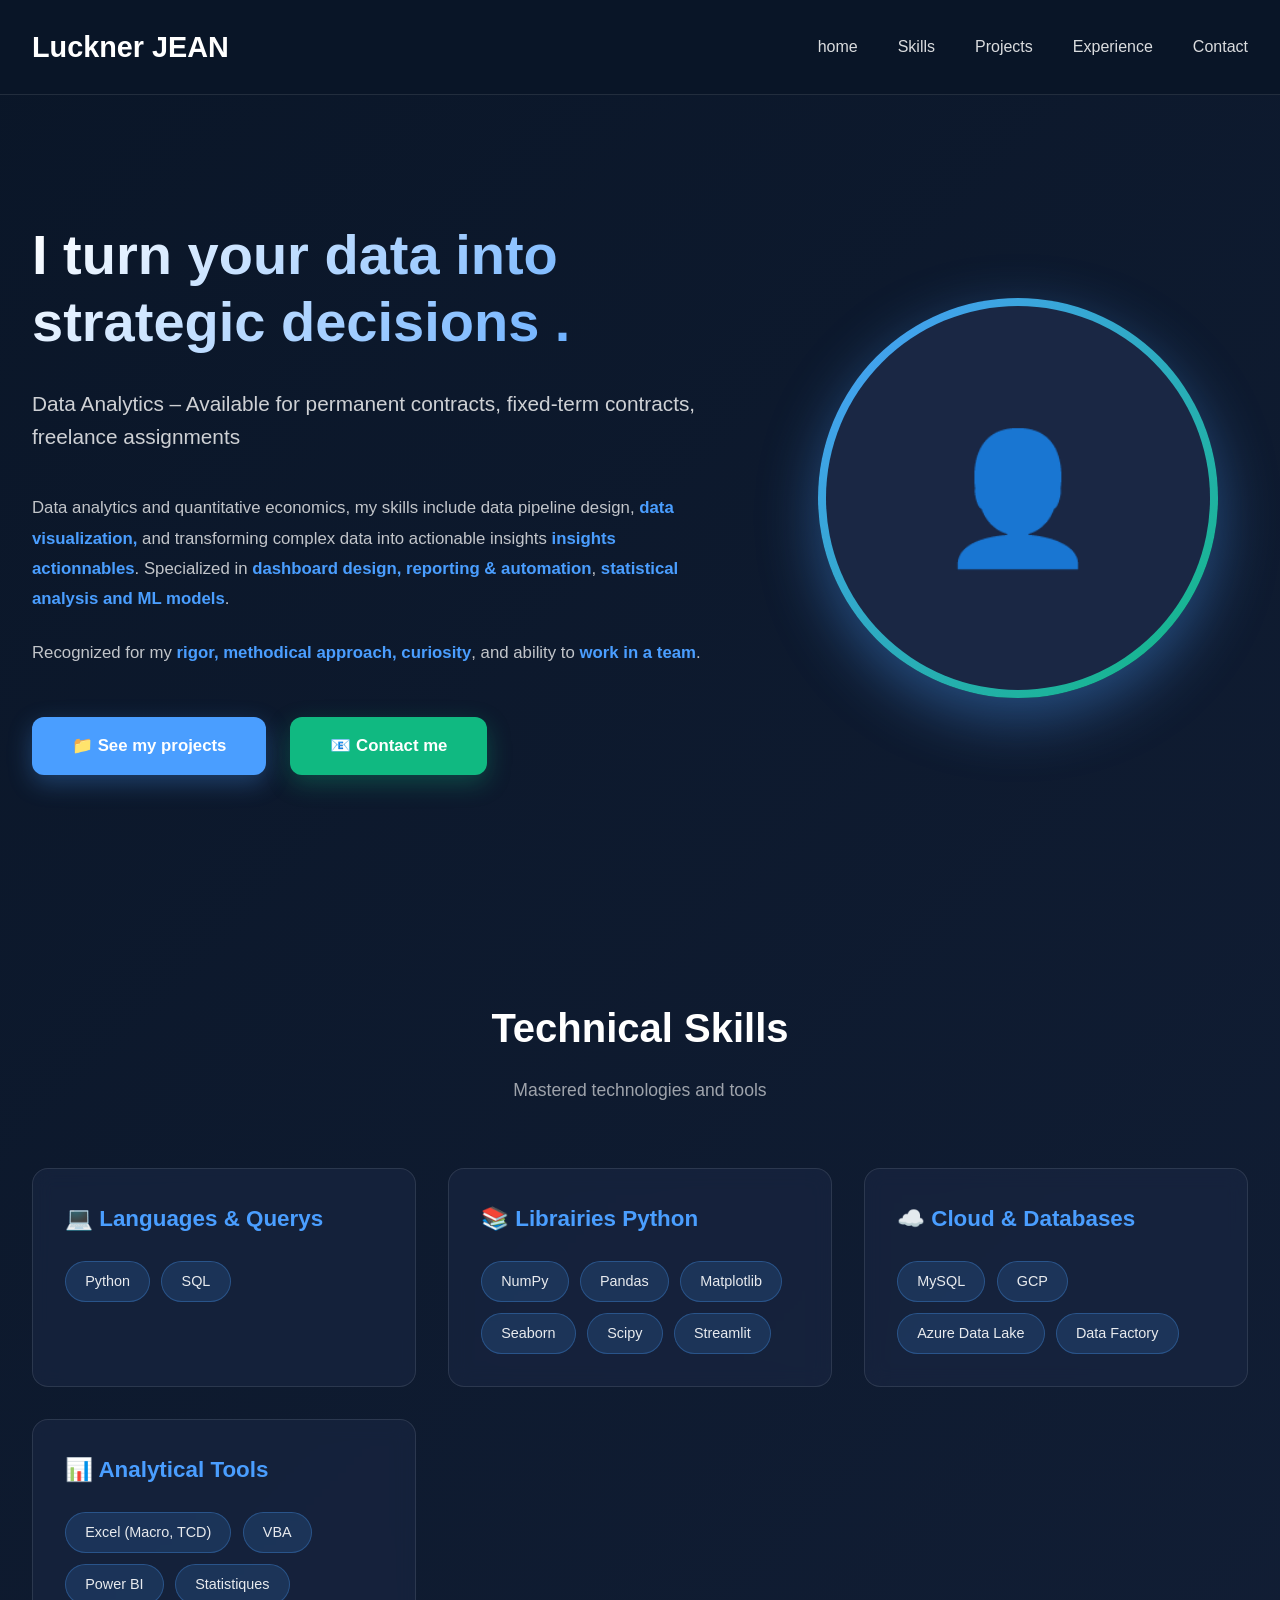
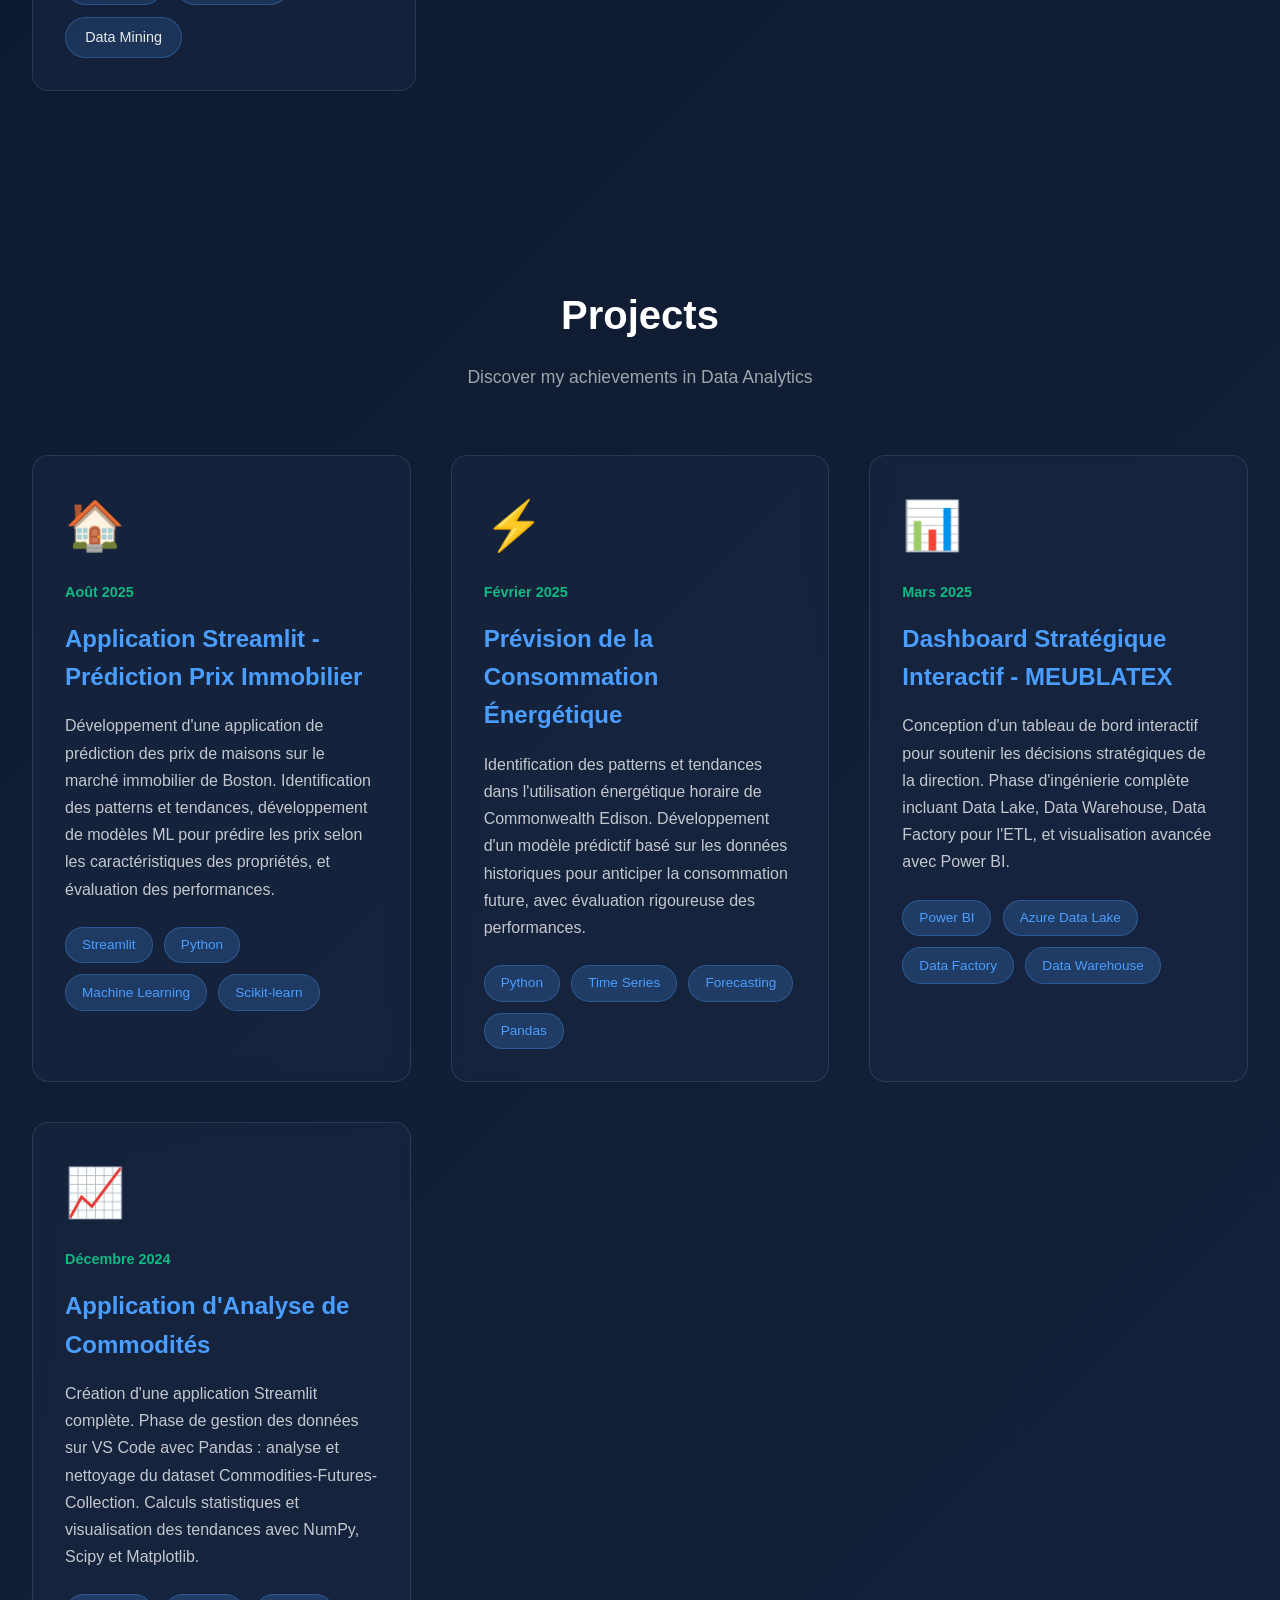
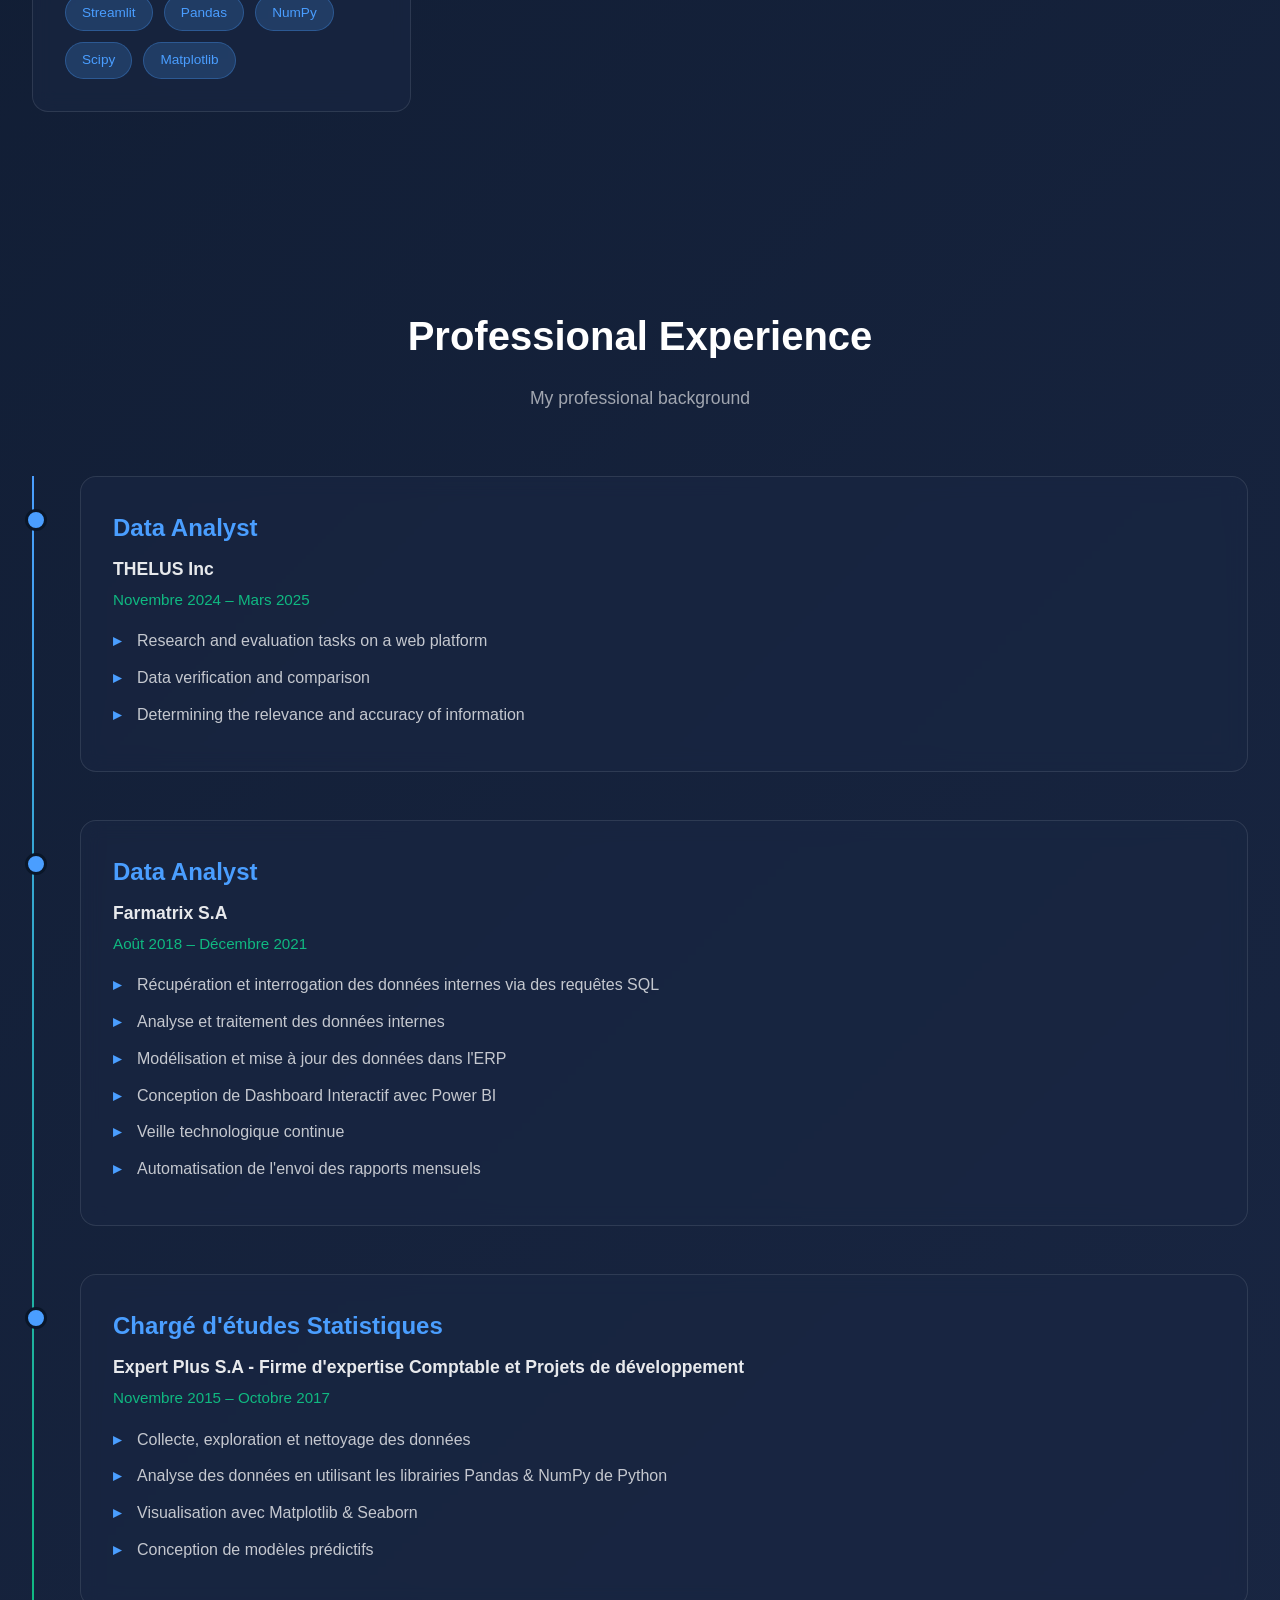
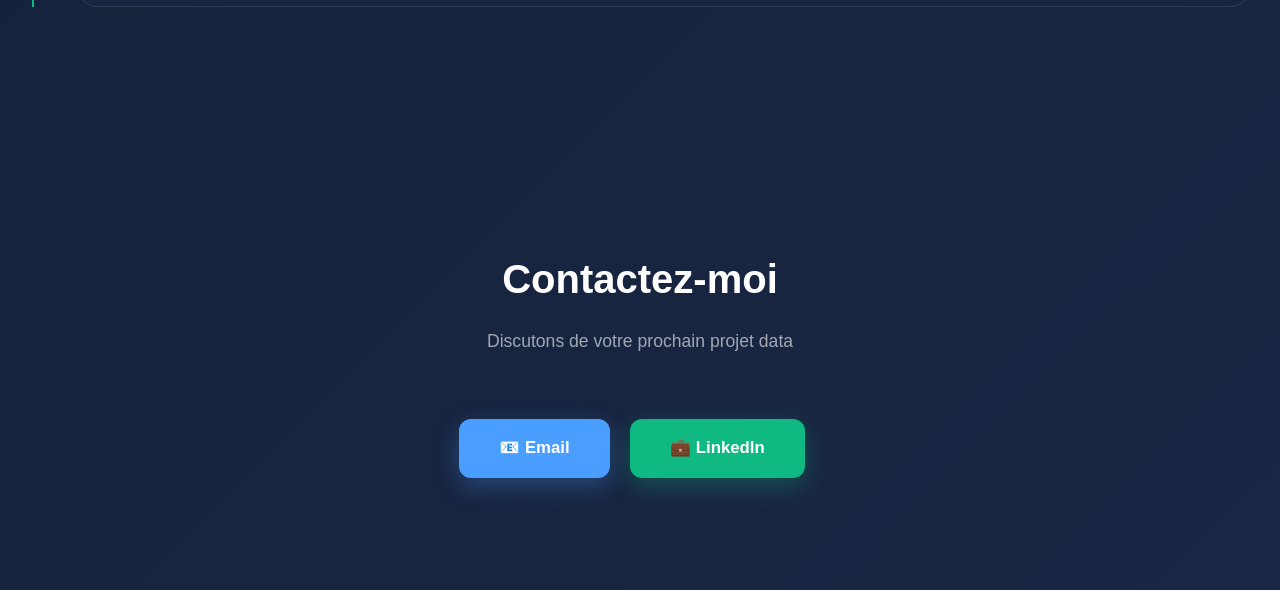
==== index.html @ ab5a709c "Update index.html" ====
<!DOCTYPE html>
<html lang="fr">
<head>
    <meta charset="UTF-8">
    <meta name="viewport" content="width=device-width, initial-scale=1.0">
    <title>Luckner JEAN - Portfolio Data Analytics</title>
    <style>
        * {
            margin: 0;
            padding: 0;
            box-sizing: border-box;
        }

        body {
            font-family: -apple-system, BlinkMacSystemFont, 'Segoe UI', Roboto, Oxygen, Ubuntu, Cantarell, sans-serif;
            background: linear-gradient(135deg, #0a1628 0%, #1a2744 100%);
            color: #fff;
            line-height: 1.6;
        }

        nav {
            background: rgba(10, 22, 40, 0.95);
            padding: 1.5rem 0;
            position: fixed;
            width: 100%;
            top: 0;
            z-index: 1000;
            backdrop-filter: blur(10px);
            border-bottom: 1px solid rgba(255, 255, 255, 0.1);
        }

        .nav-container {
            max-width: 1400px;
            margin: 0 auto;
            padding: 0 2rem;
            display: flex;
            justify-content: space-between;
            align-items: center;
        }

        .logo {
            font-size: 1.8rem;
            font-weight: 700;
            color: #fff;
        }

        .nav-links {
            display: flex;
            gap: 2.5rem;
            list-style: none;
        }

        .nav-links a {
            color: rgba(255, 255, 255, 0.85);
            text-decoration: none;
            font-weight: 500;
            transition: color 0.3s;
            font-size: 1rem;
        }

        .nav-links a:hover {
            color: #4a9eff;
        }

        .hero {
            max-width: 1400px;
            margin: 0 auto;
            padding: 12rem 2rem 6rem;
            display: grid;
            grid-template-columns: 1.2fr 0.8fr;
            gap: 4rem;
            align-items: center;
            min-height: 100vh;
        }

        .hero-content h1 {
            font-size: 3.5rem;
            font-weight: 700;
            line-height: 1.2;
            margin-bottom: 2rem;
            background: linear-gradient(135deg, #fff 0%, #4a9eff 100%);
            -webkit-background-clip: text;
            -webkit-text-fill-color: transparent;
            background-clip: text;
        }

        .hero-subtitle {
            font-size: 1.3rem;
            color: rgba(255, 255, 255, 0.8);
            margin-bottom: 2.5rem;
            font-weight: 400;
        }

        .hero-description {
            font-size: 1.05rem;
            color: rgba(255, 255, 255, 0.75);
            margin-bottom: 1.5rem;
            line-height: 1.8;
        }

        .hero-description strong {
            color: #4a9eff;
            font-weight: 600;
        }

        .cta-buttons {
            display: flex;
            gap: 1.5rem;
            margin-top: 3rem;
        }

        .btn {
            padding: 1rem 2.5rem;
            border-radius: 12px;
            text-decoration: none;
            font-weight: 600;
            font-size: 1.05rem;
            transition: all 0.3s;
            display: inline-flex;
            align-items: center;
            gap: 0.7rem;
            cursor: pointer;
            border: none;
        }

        .btn-primary {
            background: #4a9eff;
            color: #fff;
            box-shadow: 0 8px 25px rgba(74, 158, 255, 0.3);
        }

        .btn-primary:hover {
            background: #3a8eef;
            transform: translateY(-2px);
            box-shadow: 0 12px 35px rgba(74, 158, 255, 0.4);
        }

        .btn-secondary {
            background: #10b981;
            color: #fff;
            box-shadow: 0 8px 25px rgba(16, 185, 129, 0.3);
        }

        .btn-secondary:hover {
            background: #059669;
            transform: translateY(-2px);
            box-shadow: 0 12px 35px rgba(16, 185, 129, 0.4);
        }

        .hero-image {
            position: relative;
            display: flex;
            justify-content: center;
            align-items: center;
        }

        .profile-circle {
            width: 400px;
            height: 400px;
            border-radius: 50%;
            background: linear-gradient(135deg, #4a9eff 0%, #10b981 100%);
            padding: 8px;
            box-shadow: 0 20px 60px rgba(74, 158, 255, 0.4);
            animation: float 6s ease-in-out infinite;
        }

        .profile-image {
            width: 100%;
            height: 100%;
            border-radius: 50%;
            background: #1a2744;
            display: flex;
            align-items: center;
            justify-content: center;
            font-size: 8rem;
            overflow: hidden;
        }

        @keyframes float {
            0%, 100% { transform: translateY(0px); }
            50% { transform: translateY(-20px); }
        }

        section {
            max-width: 1400px;
            margin: 0 auto;
            padding: 6rem 2rem;
        }

        .section-title {
            font-size: 2.5rem;
            text-align: center;
            margin-bottom: 1rem;
            color: #fff;
        }

        .section-subtitle {
            text-align: center;
            color: rgba(255, 255, 255, 0.6);
            margin-bottom: 4rem;
            font-size: 1.1rem;
        }

        .skills-grid {
            display: grid;
            grid-template-columns: repeat(auto-fit, minmax(300px, 1fr));
            gap: 2rem;
        }

        .skill-category {
            background: rgba(26, 39, 68, 0.6);
            border-radius: 16px;
            padding: 2rem;
            border: 1px solid rgba(255, 255, 255, 0.1);
            backdrop-filter: blur(10px);
        }

        .skill-category h3 {
            color: #4a9eff;
            margin-bottom: 1.5rem;
            font-size: 1.4rem;
            display: flex;
            align-items: center;
            gap: 0.7rem;
        }

        .skill-list {
            display: flex;
            flex-wrap: wrap;
            gap: 0.7rem;
        }

        .skill-tag {
            padding: 0.5rem 1.2rem;
            background: rgba(74, 158, 255, 0.15);
            border-radius: 25px;
            font-size: 0.9rem;
            color: rgba(255, 255, 255, 0.9);
            border: 1px solid rgba(74, 158, 255, 0.3);
        }

        .projects-grid {
            display: grid;
            grid-template-columns: repeat(auto-fit, minmax(350px, 1fr));
            gap: 2.5rem;
        }

        .project-card {
            background: rgba(26, 39, 68, 0.6);
            border-radius: 16px;
            padding: 2rem;
            border: 1px solid rgba(255, 255, 255, 0.1);
            transition: all 0.3s;
            backdrop-filter: blur(10px);
        }

        .project-card:hover {
            transform: translateY(-8px);
            box-shadow: 0 12px 40px rgba(74, 158, 255, 0.3);
            border-color: rgba(74, 158, 255, 0.5);
        }

        .project-icon {
            font-size: 3rem;
            margin-bottom: 1rem;
        }

        .project-date {
            color: #10b981;
            font-size: 0.9rem;
            font-weight: 600;
            margin-bottom: 1rem;
        }

        .project-card h3 {
            font-size: 1.5rem;
            margin-bottom: 1rem;
            color: #4a9eff;
        }

        .project-card p {
            color: rgba(255, 255, 255, 0.75);
            margin-bottom: 1.5rem;
            line-height: 1.7;
        }

        .project-tags {
            display: flex;
            flex-wrap: wrap;
            gap: 0.7rem;
        }

        .tag {
            padding: 0.4rem 1rem;
            background: rgba(74, 158, 255, 0.2);
            border-radius: 20px;
            font-size: 0.85rem;
            color: #4a9eff;
            border: 1px solid rgba(74, 158, 255, 0.3);
        }

        .experience-timeline {
            position: relative;
            padding-left: 3rem;
        }

        .experience-timeline::before {
            content: '';
            position: absolute;
            left: 0;
            top: 0;
            bottom: 0;
            width: 2px;
            background: linear-gradient(180deg, #4a9eff 0%, #10b981 100%);
        }

        .experience-item {
            position: relative;
            margin-bottom: 3rem;
            background: rgba(26, 39, 68, 0.6);
            border-radius: 16px;
            padding: 2rem;
            border: 1px solid rgba(255, 255, 255, 0.1);
            backdrop-filter: blur(10px);
        }

        .experience-item::before {
            content: '';
            position: absolute;
            left: -3.5rem;
            top: 2rem;
            width: 16px;
            height: 16px;
            border-radius: 50%;
            background: #4a9eff;
            border: 3px solid #0a1628;
        }

        .experience-header {
            margin-bottom: 1rem;
        }

        .experience-title {
            font-size: 1.5rem;
            color: #4a9eff;
            margin-bottom: 0.5rem;
        }

        .experience-company {
            font-size: 1.1rem;
            color: rgba(255, 255, 255, 0.9);
            font-weight: 600;
        }

        .experience-date {
            color: #10b981;
            font-size: 0.95rem;
            margin-top: 0.3rem;
        }

        .experience-tasks {
            list-style: none;
            margin-top: 1rem;
        }

        .experience-tasks li {
            color: rgba(255, 255, 255, 0.75);
            margin-bottom: 0.7rem;
            padding-left: 1.5rem;
            position: relative;
            line-height: 1.6;
        }

        .experience-tasks li::before {
            content: '▸';
            position: absolute;
            left: 0;
            color: #4a9eff;
            font-weight: bold;
        }

        @media (max-width: 968px) {
            .hero {
                grid-template-columns: 1fr;
                text-align: center;
                padding-top: 10rem;
            }

            .hero-content h1 {
                font-size: 2.5rem;
            }

            .cta-buttons {
                justify-content: center;
            }

            .nav-links {
                gap: 1.5rem;
                font-size: 0.9rem;
            }

            .profile-circle {
                width: 300px;
                height: 300px;
            }

            .profile-image {
                font-size: 6rem;
            }

            .experience-timeline {
                padding-left: 2rem;
            }

            .experience-item::before {
                left: -2.5rem;
            }
        }

        @media (max-width: 640px) {
            .nav-links {
                display: none;
            }

            .hero-content h1 {
                font-size: 2rem;
            }

            .cta-buttons {
                flex-direction: column;
            }

            .projects-grid, .skills-grid {
                grid-template-columns: 1fr;
            }
        }
    </style>
</head>
<body>
    <nav>
        <div class="nav-container">
            <div class="logo">Luckner JEAN</div>
            <ul class="nav-links">
                <li><a href="#home">home</a></li>
                <li><a href="#skills">Skills</a></li>
                <li><a href="#projects">Projects</a></li>
                <li><a href="#experience">Experience</a></li>
                <li><a href="#contact">Contact</a></li>
            </ul>
        </div>
    </nav>

    <section class="hero" id="accueil">
        <div class="hero-content">
            <h1>I turn your data into strategic decisions .</h1>
            
            <p class="hero-subtitle">Data Analytics – Available for permanent contracts, fixed-term contracts, freelance assignments </p>
            
            <p class="hero-description">
                Data analytics and quantitative economics, my skills include data pipeline design, <strong>data visualization, </strong> and transforming complex data into actionable insights <strong>insights actionnables</strong>. Specialized in <strong>dashboard design, reporting & automation</strong>, <strong>statistical analysis and ML models</strong>.
</p>
            
            <p class="hero-description">
               Recognized for my <strong>rigor, methodical approach, curiosity</strong>, and ability to <strong>work in a team</strong>.
            </p>

            <div class="cta-buttons">
                <a href="#projets" class="btn btn-primary">
                    📁 See my projects
                </a>
                <a href="#contact" class="btn btn-secondary">
                    📧 Contact me
                </a>
            </div>
        </div>

        <div class="hero-image">
            <div class="profile-circle">
                <div class="profile-image">
                    👤
                </div>
            </div>
        </div>
    </section>

    <section id="skills">
        <h2 class="section-title">Technical Skills</h2>
        <p class="section-subtitle">Mastered technologies and tools</p>
        
        <div class="skills-grid">
            <div class="skill-category">
                <h3>💻 Languages & Querys</h3>
                <div class="skill-list">
                    <span class="skill-tag">Python</span>
                    <span class="skill-tag">SQL</span>
                </div>
            </div>

            <div class="skill-category">
                <h3>📚 Librairies Python</h3>
                <div class="skill-list">
                    <span class="skill-tag">NumPy</span>
                    <span class="skill-tag">Pandas</span>
                    <span class="skill-tag">Matplotlib</span>
                    <span class="skill-tag">Seaborn</span>
                    <span class="skill-tag">Scipy</span>
                    <span class="skill-tag">Streamlit</span>
                </div>
            </div>

            <div class="skill-category">
                <h3>☁️ Cloud & Databases</h3>
                <div class="skill-list">
                    <span class="skill-tag">MySQL</span>
                    <span class="skill-tag">GCP</span>
                    <span class="skill-tag">Azure Data Lake</span>
                    <span class="skill-tag">Data Factory</span>
                </div>
            </div>

            <div class="skill-category">
                <h3>📊 Analytical Tools</h3>
                <div class="skill-list">
                    <span class="skill-tag">Excel (Macro, TCD)</span>
                    <span class="skill-tag">VBA</span>
                    <span class="skill-tag">Power BI</span>
                    <span class="skill-tag">Statistiques</span>
                    <span class="skill-tag">Data Mining</span>
                </div>
            </div>
        </div>
    </section>

    <section id="projets">
        <h2 class="section-title">Projects</h2>
        <p class="section-subtitle">Discover my achievements in Data Analytics</p>
        
        <div class="projects-grid">
            <div class="project-card">
                <div class="project-icon">🏠</div>
                <div class="project-date">Août 2025</div>
                <h3>Application Streamlit - Prédiction Prix Immobilier</h3>
                <p>Développement d'une application de prédiction des prix de maisons sur le marché immobilier de Boston. Identification des patterns et tendances, développement de modèles ML pour prédire les prix selon les caractéristiques des propriétés, et évaluation des performances.</p>
                <div class="project-tags">
                    <span class="tag">Streamlit</span>
                    <span class="tag">Python</span>
                    <span class="tag">Machine Learning</span>
                    <span class="tag">Scikit-learn</span>
                </div>
            </div>

            <div class="project-card">
                <div class="project-icon">⚡</div>
                <div class="project-date">Février 2025</div>
                <h3>Prévision de la Consommation Énergétique</h3>
                <p>Identification des patterns et tendances dans l'utilisation énergétique horaire de Commonwealth Edison. Développement d'un modèle prédictif basé sur les données historiques pour anticiper la consommation future, avec évaluation rigoureuse des performances.</p>
                <div class="project-tags">
                    <span class="tag">Python</span>
                    <span class="tag">Time Series</span>
                    <span class="tag">Forecasting</span>
                    <span class="tag">Pandas</span>
                </div>
            </div>

            <div class="project-card">
                <div class="project-icon">📊</div>
                <div class="project-date">Mars 2025</div>
                <h3>Dashboard Stratégique Interactif - MEUBLATEX</h3>
                <p>Conception d'un tableau de bord interactif pour soutenir les décisions stratégiques de la direction. Phase d'ingénierie complète incluant Data Lake, Data Warehouse, Data Factory pour l'ETL, et visualisation avancée avec Power BI.</p>
                <div class="project-tags">
                    <span class="tag">Power BI</span>
                    <span class="tag">Azure Data Lake</span>
                    <span class="tag">Data Factory</span>
                    <span class="tag">Data Warehouse</span>
                </div>
            </div>

            <div class="project-card">
                <div class="project-icon">📈</div>
                <div class="project-date">Décembre 2024</div>
                <h3>Application d'Analyse de Commodités</h3>
                <p>Création d'une application Streamlit complète. Phase de gestion des données sur VS Code avec Pandas : analyse et nettoyage du dataset Commodities-Futures-Collection. Calculs statistiques et visualisation des tendances avec NumPy, Scipy et Matplotlib.</p>
                <div class="project-tags">
                    <span class="tag">Streamlit</span>
                    <span class="tag">Pandas</span>
                    <span class="tag">NumPy</span>
                    <span class="tag">Scipy</span>
                    <span class="tag">Matplotlib</span>
                </div>
            </div>
        </div>
    </section>

    <section id="experience">
        <h2 class="section-title">Professional Experience</h2>
        <p class="section-subtitle">My professional background</p>
        
        <div class="experience-timeline">
            <div class="experience-item">
                <div class="experience-header">
                    <h3 class="experience-title">Data Analyst</h3>
                    <p class="experience-company">THELUS Inc</p>
                    <p class="experience-date">Novembre 2024 – Mars 2025</p>
                </div>
                <ul class="experience-tasks">
                    <li>Research and evaluation tasks on a web platform</li>
                    <li>Data verification and comparison</li>
                    <li>Determining the relevance and accuracy of information</li>
                </ul>
            </div>

            <div class="experience-item">
                <div class="experience-header">
                    <h3 class="experience-title">Data Analyst</h3>
                    <p class="experience-company">Farmatrix S.A</p>
                    <p class="experience-date">Août 2018 – Décembre 2021</p>
                </div>
                <ul class="experience-tasks">
                    <li>Récupération et interrogation des données internes via des requêtes SQL</li>
                    <li>Analyse et traitement des données internes</li>
                    <li>Modélisation et mise à jour des données dans l'ERP</li>
                    <li>Conception de Dashboard Interactif avec Power BI</li>
                    <li>Veille technologique continue</li>
                    <li>Automatisation de l'envoi des rapports mensuels</li>
                </ul>
            </div>

            <div class="experience-item">
                <div class="experience-header">
                    <h3 class="experience-title">Chargé d'études Statistiques</h3>
                    <p class="experience-company">Expert Plus S.A - Firme d'expertise Comptable et Projets de développement</p>
                    <p class="experience-date">Novembre 2015 – Octobre 2017</p>
                </div>
                <ul class="experience-tasks">
                    <li>Collecte, exploration et nettoyage des données</li>
                    <li>Analyse des données en utilisant les librairies Pandas & NumPy de Python</li>
                    <li>Visualisation avec Matplotlib & Seaborn</li>
                    <li>Conception de modèles prédictifs</li>
                </ul>
            </div>
        </div>
    </section>

    <section id="contact" style="text-align: center;">
        <h2 class="section-title">Contactez-moi</h2>
        <p class="section-subtitle">Discutons de votre prochain projet data</p>
        
        <div style="margin-top: 3rem;">
            <a href="luckner.ljean@gmail.com" class="btn btn-primary" style="margin: 0 1rem 1rem 0;">
                📧 Email
            </a>
            <a href="https://www.linkedin.com/in/luckner-jean-285051152/" class="btn btn-secondary" style="margin: 0 1rem 1rem 0;" target="_blank">
                💼 LinkedIn
            </a>
        </div>
    </section>

    <script>
        document.querySelectorAll('a[href^="#"]').forEach(anchor => {
            anchor.addEventListener('click', function (e) {
                e.preventDefault();
                const target = document.querySelector(this.getAttribute('href'));
                if (target) {
                    target.scrollIntoView({ behavior: 'smooth', block: 'start' });
                }
            });
        });
    </script>
</body>
</html>
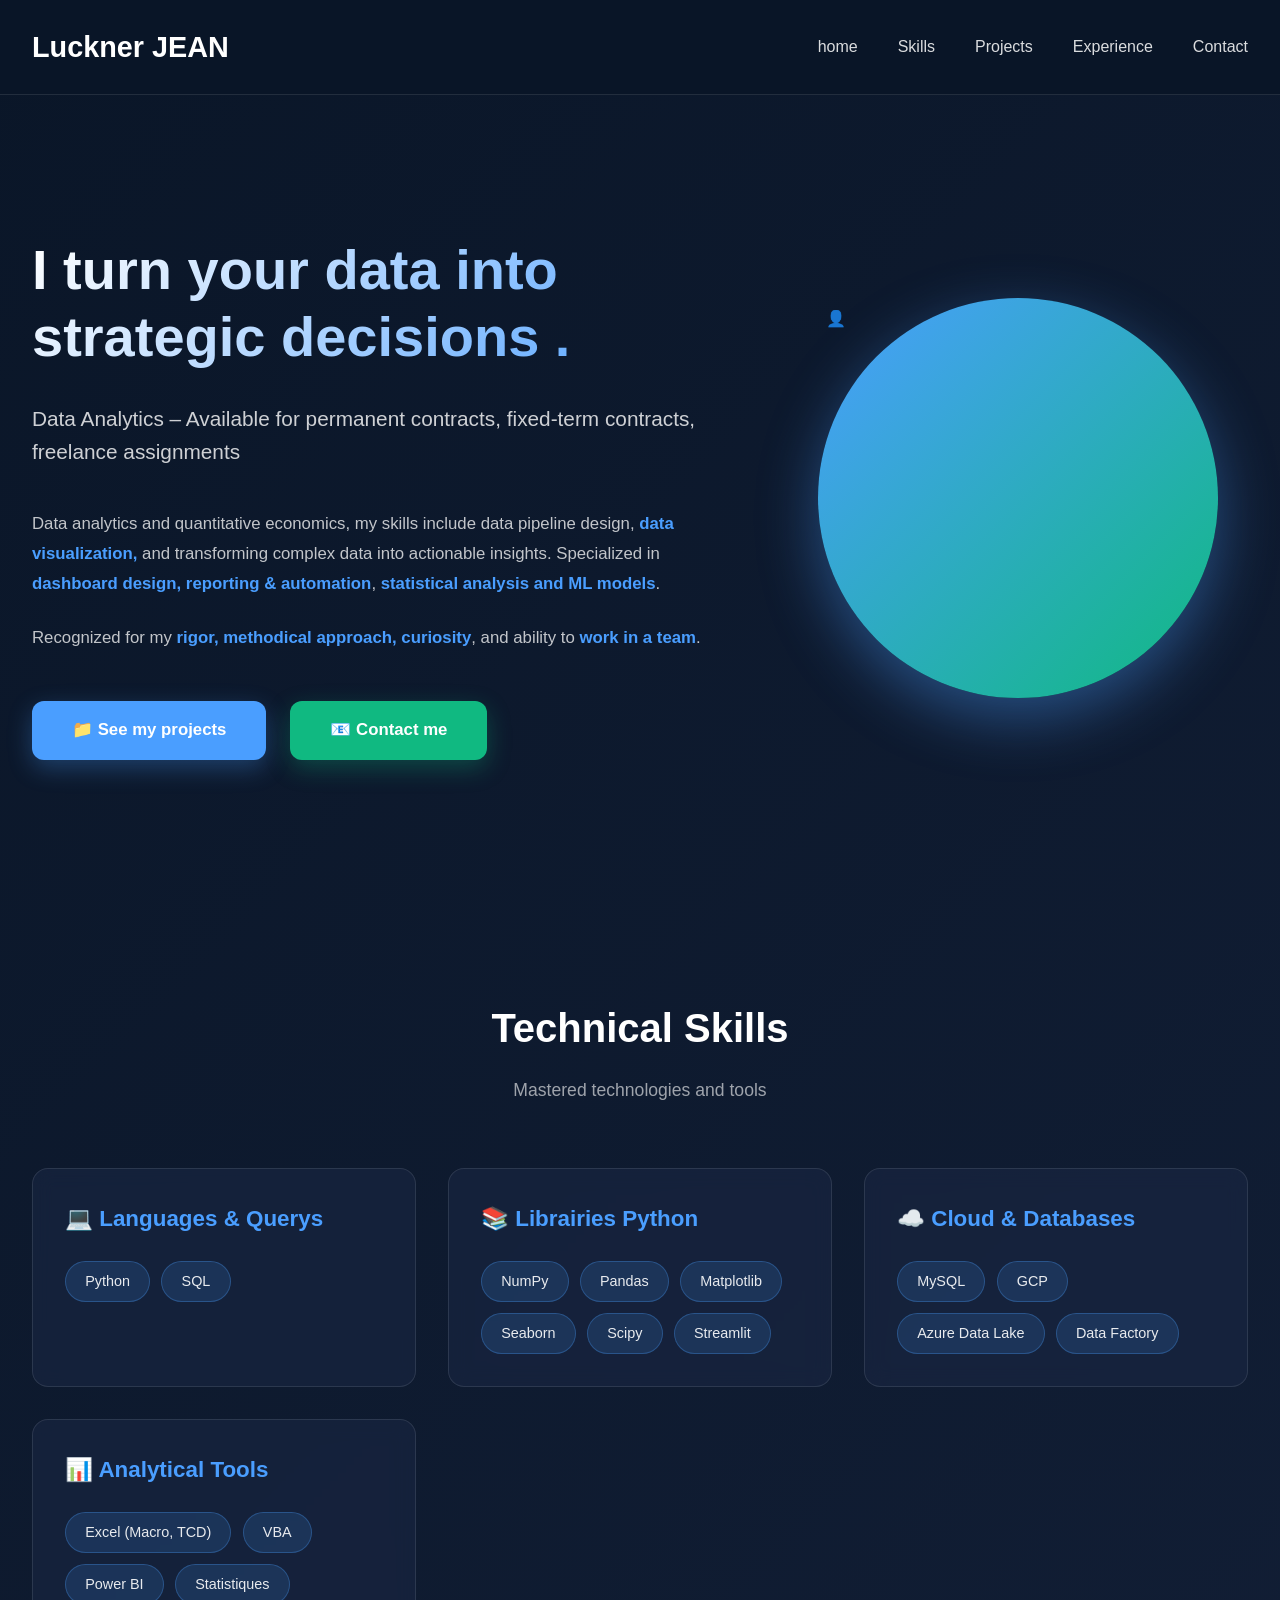
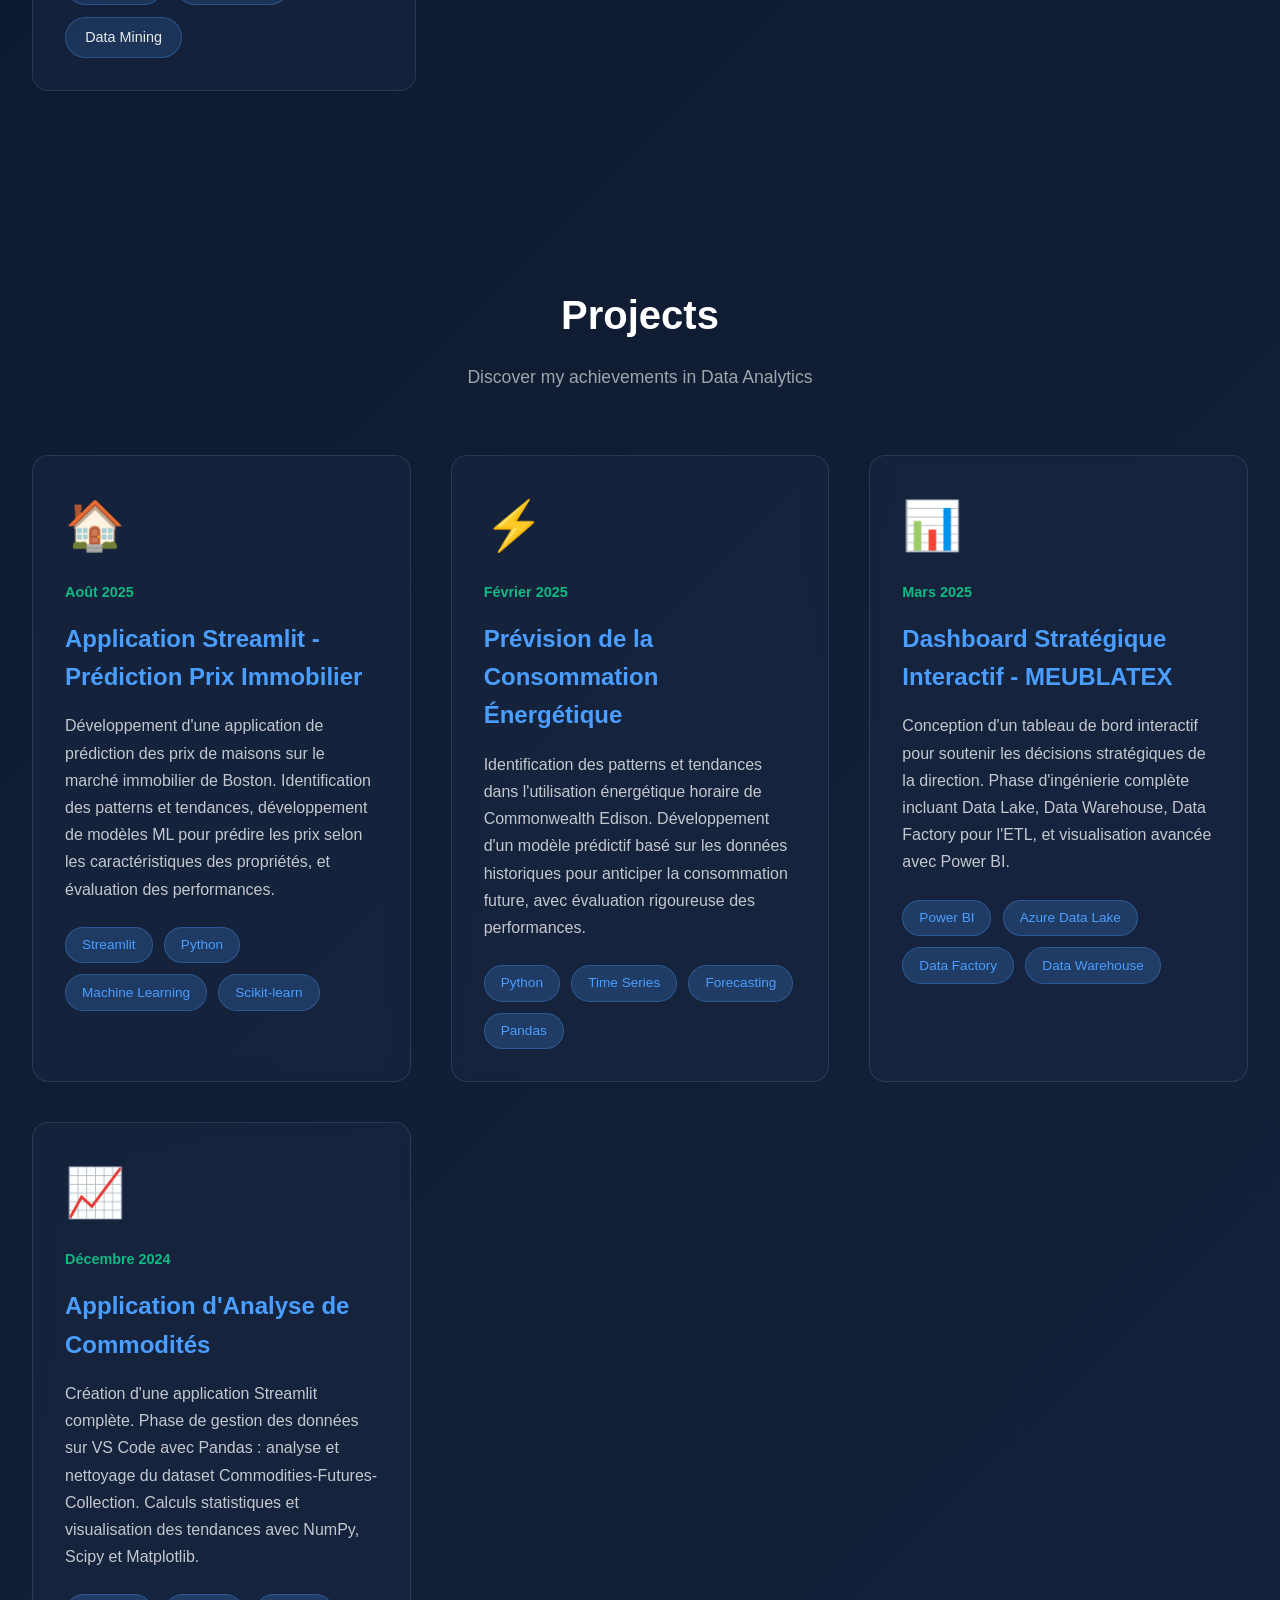
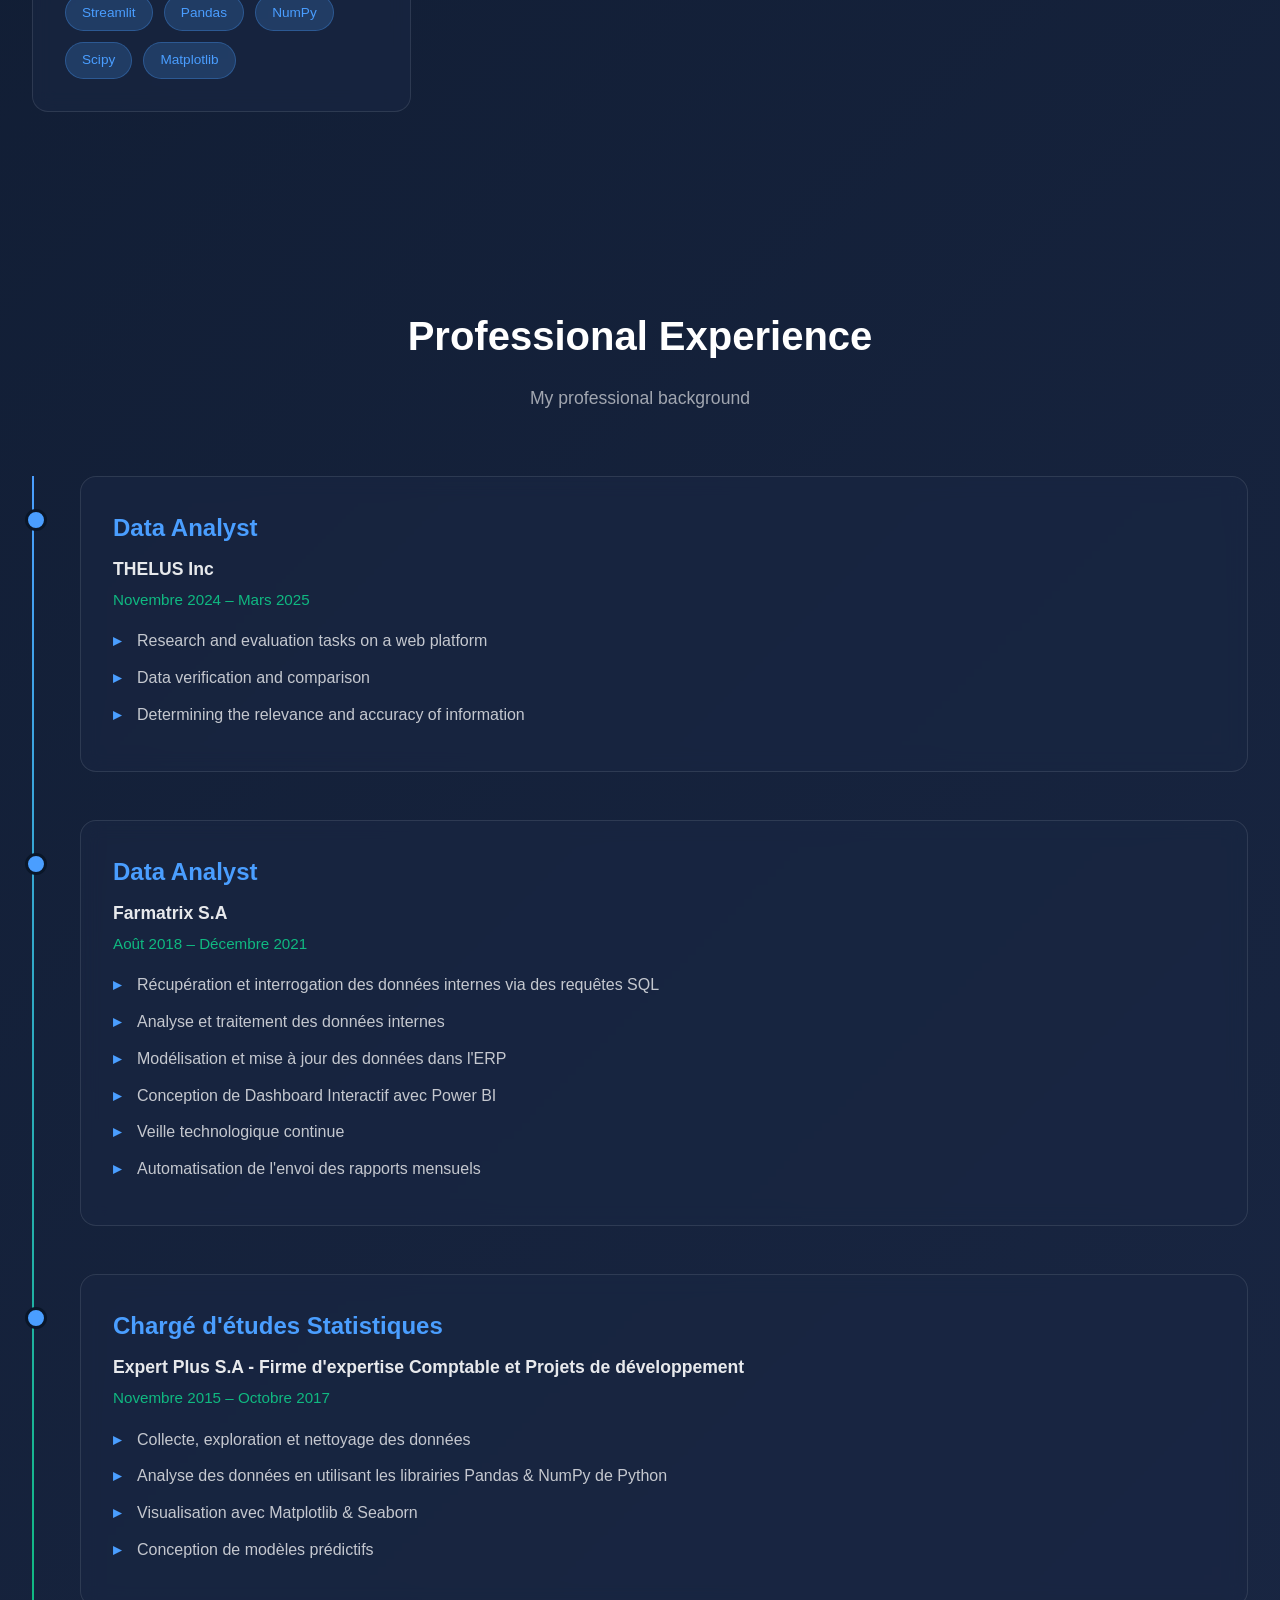
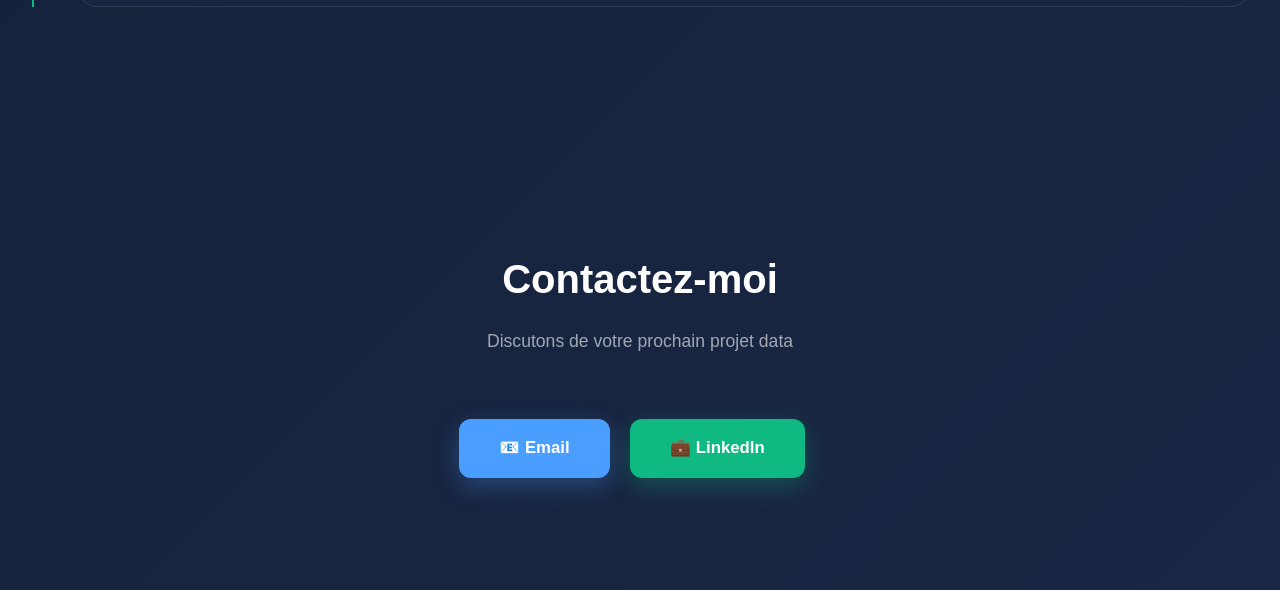
==== commit ec47e00e: "Fix typo in hero description and profile image tag" ====
--- a/index.html
+++ b/index.html
@@ -457,7 +457,7 @@
             <p class="hero-subtitle">Data Analytics – Available for permanent contracts, fixed-term contracts, freelance assignments </p>
             
             <p class="hero-description">
-                Data analytics and quantitative economics, my skills include data pipeline design, <strong>data visualization, </strong> and transforming complex data into actionable insights <strong>insights actionnables</strong>. Specialized in <strong>dashboard design, reporting & automation</strong>, <strong>statistical analysis and ML models</strong>.
+                Data analytics and quantitative economics, my skills include data pipeline design, <strong>data visualization, </strong> and transforming complex data into actionable insights. Specialized in <strong>dashboard design, reporting & automation</strong>, <strong>statistical analysis and ML models</strong>.
 </p>
             
             <p class="hero-description">
@@ -476,7 +476,7 @@
 
         <div class="hero-image">
             <div class="profile-circle">
-                <div class="profile-image">
+                <div class="profile.jpg">
                     👤
                 </div>
             </div>
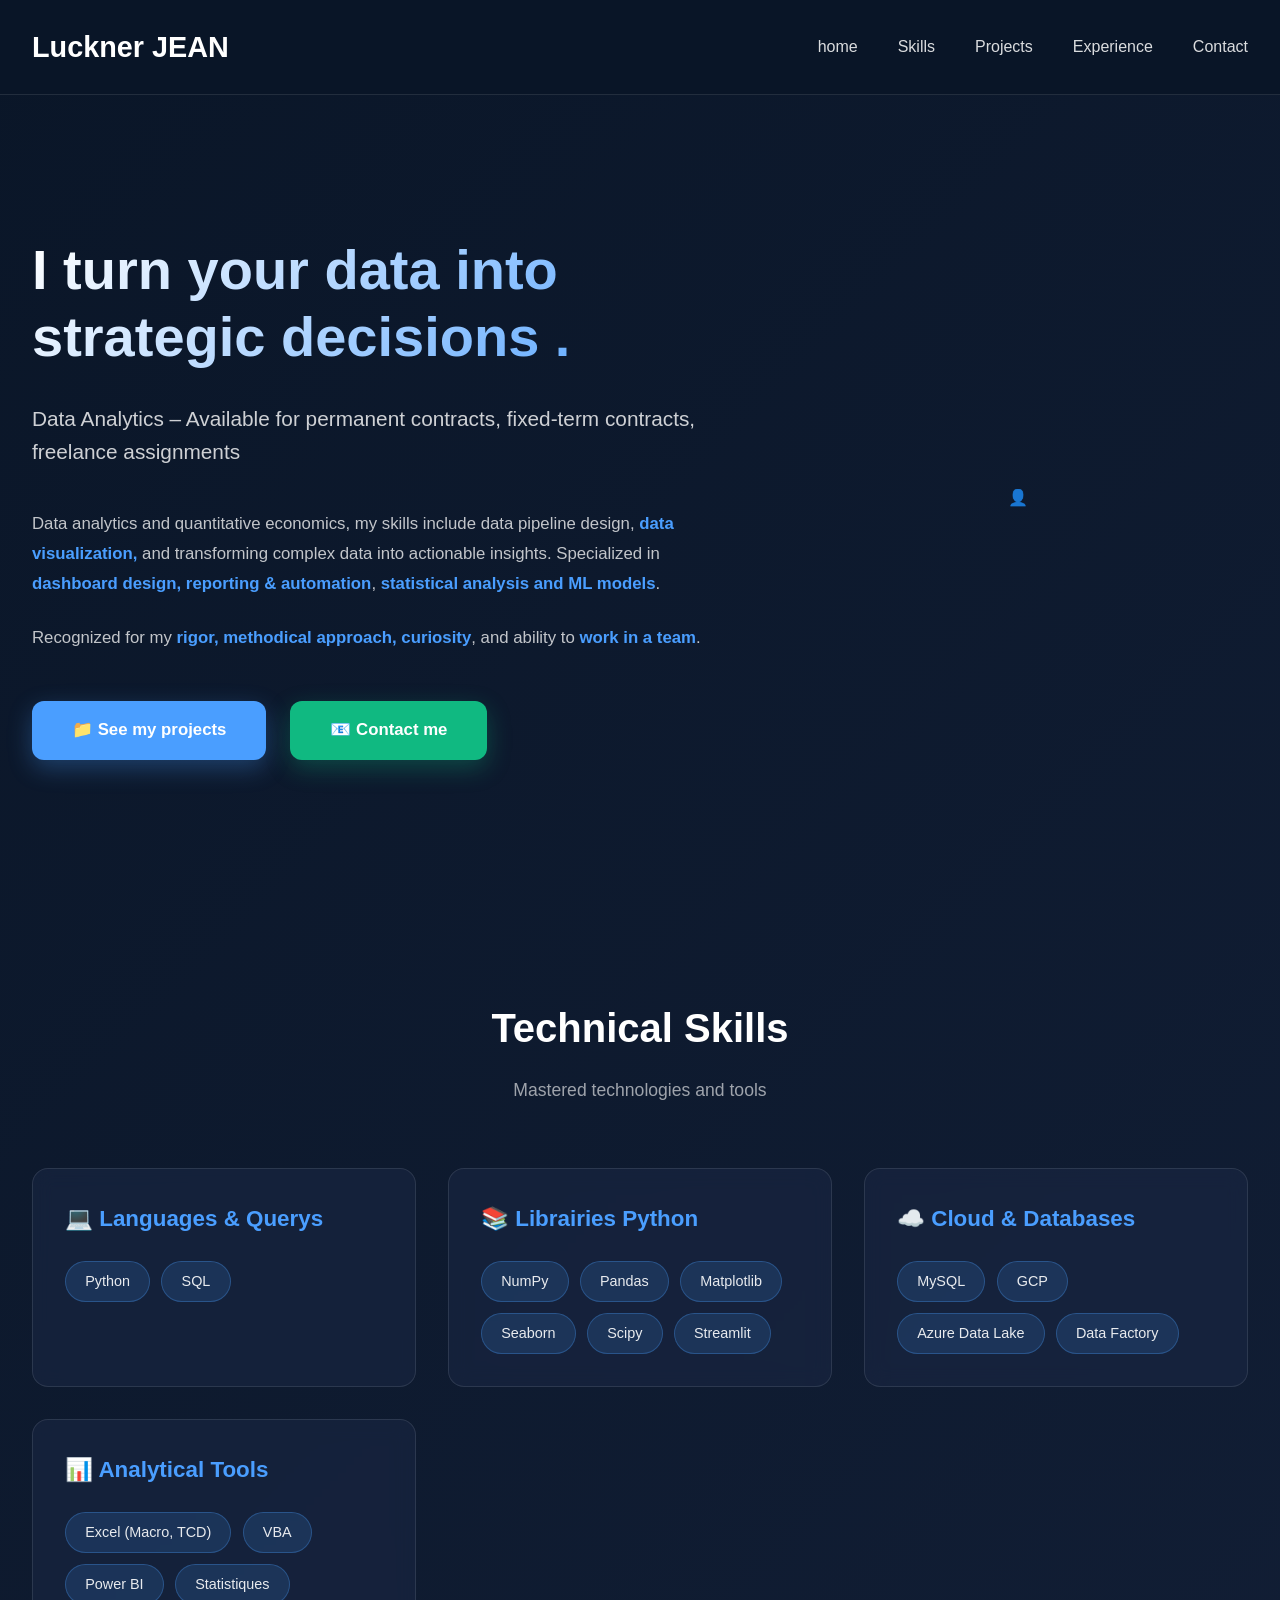
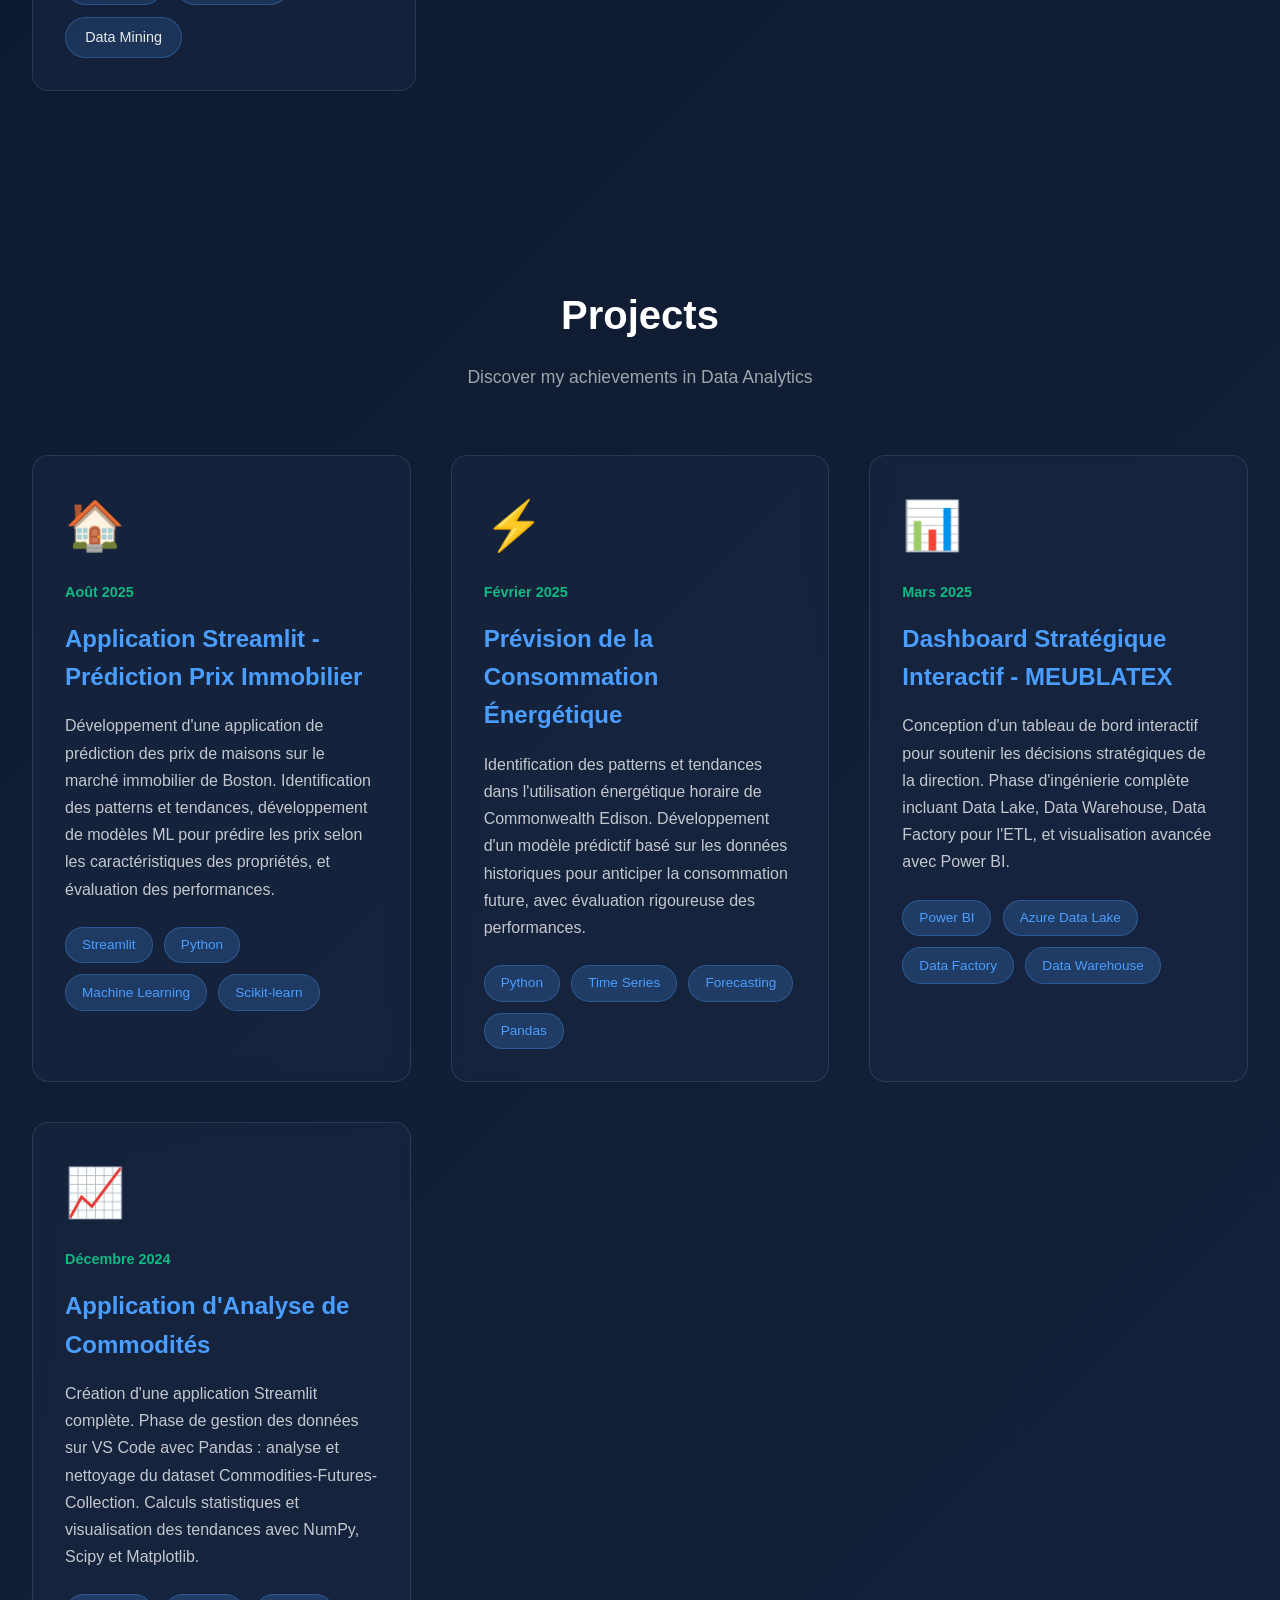
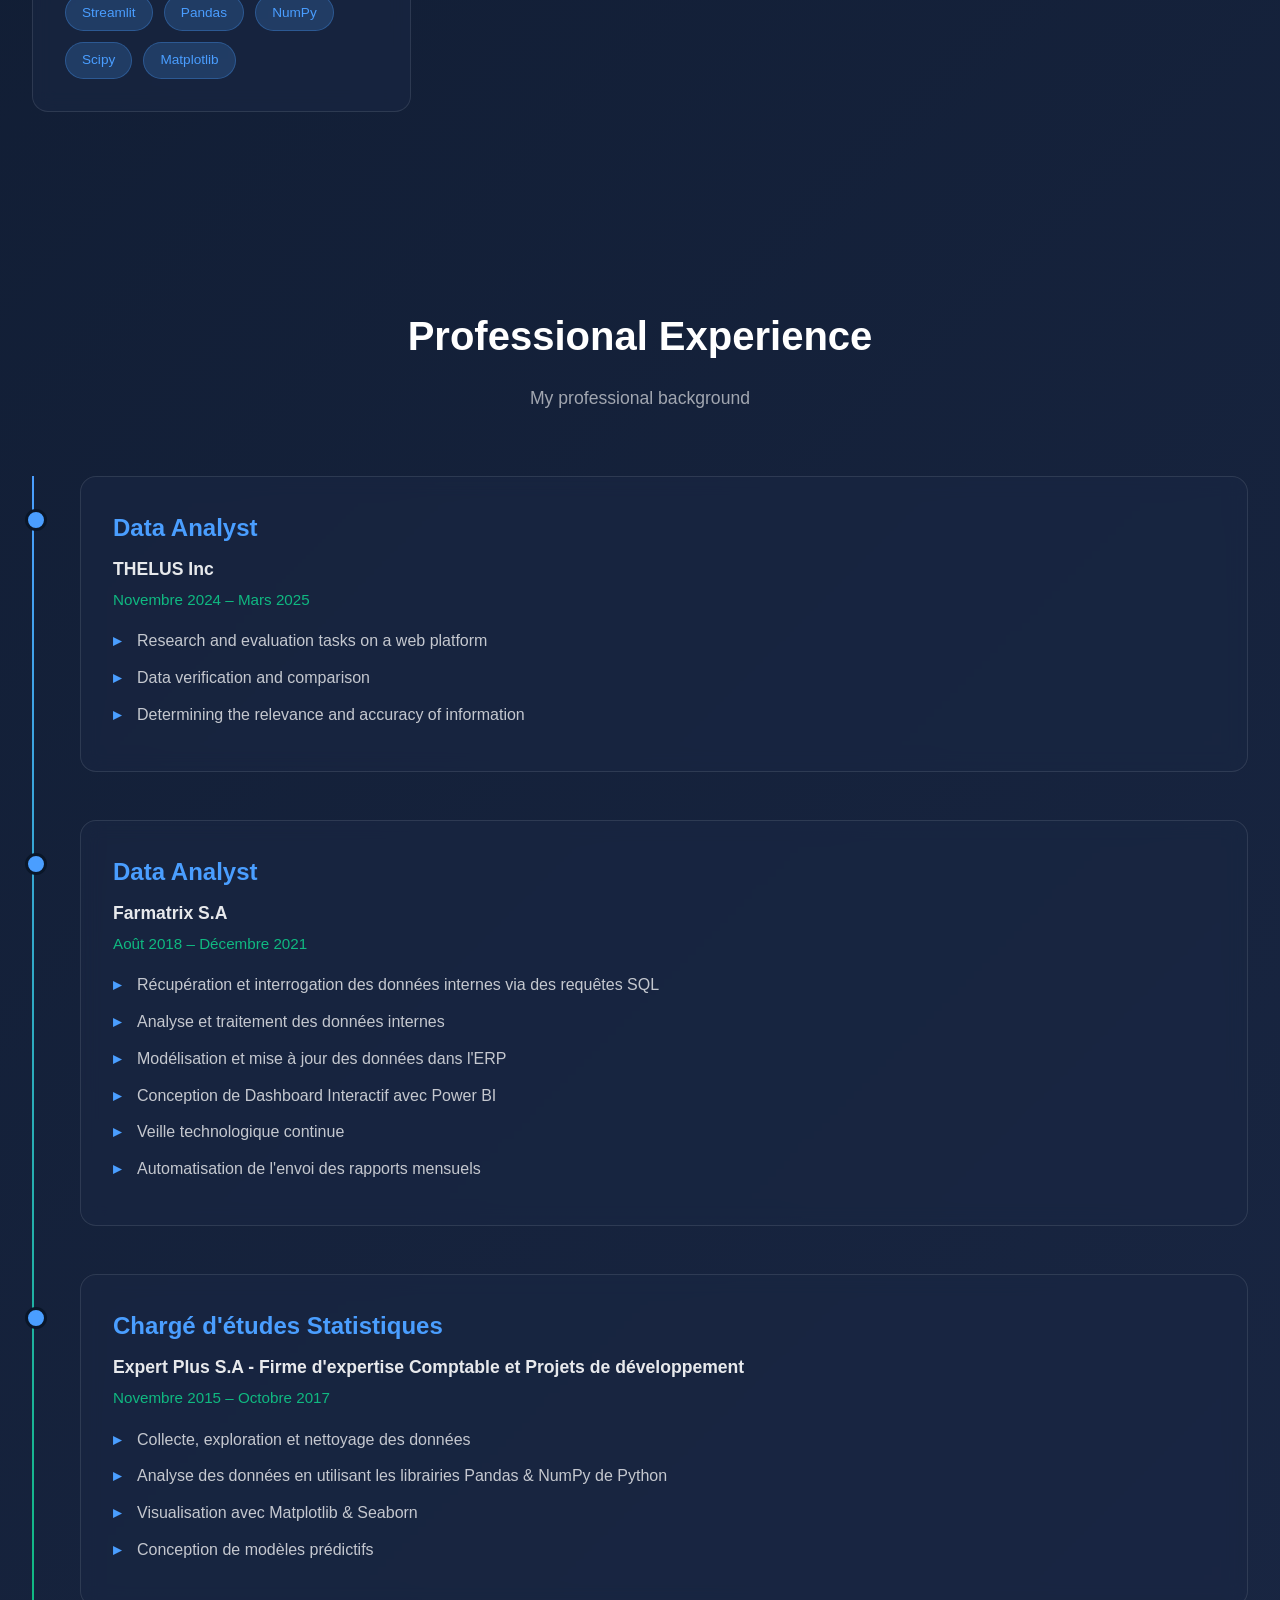
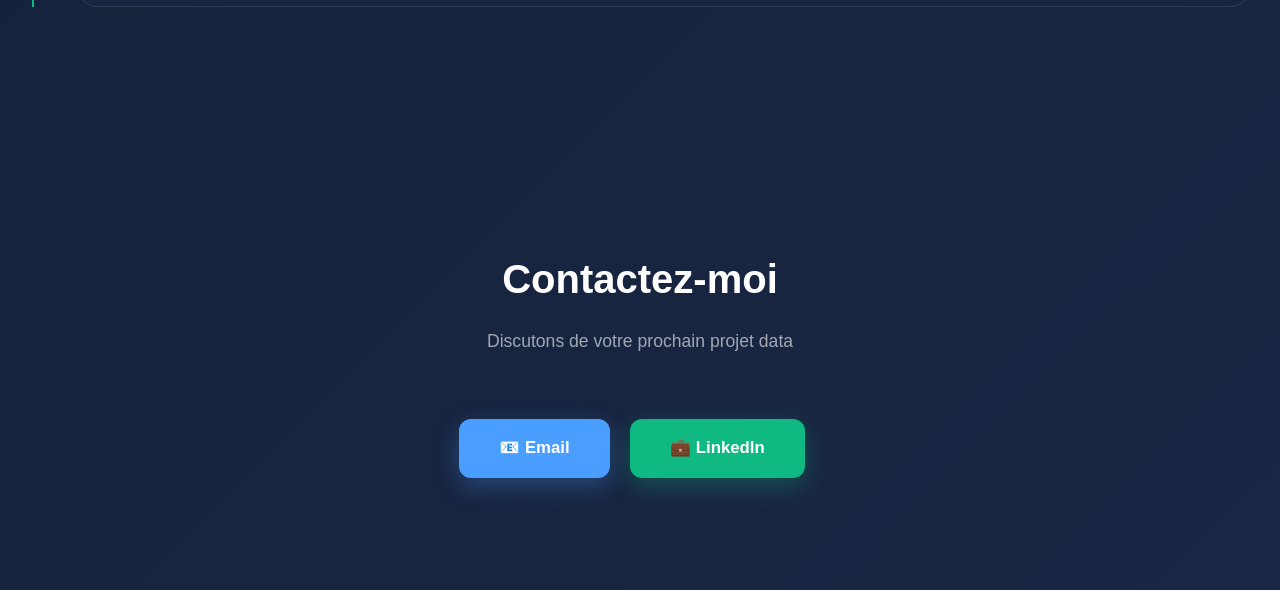
==== commit abfd46dd: "Fix profile image div class in index.html" ====
--- a/index.html
+++ b/index.html
@@ -475,7 +475,7 @@
         </div>
 
         <div class="hero-image">
-            <div class="profile-circle">
+            <div class="profile.jpg">
                 <div class="profile.jpg">
                     👤
                 </div>
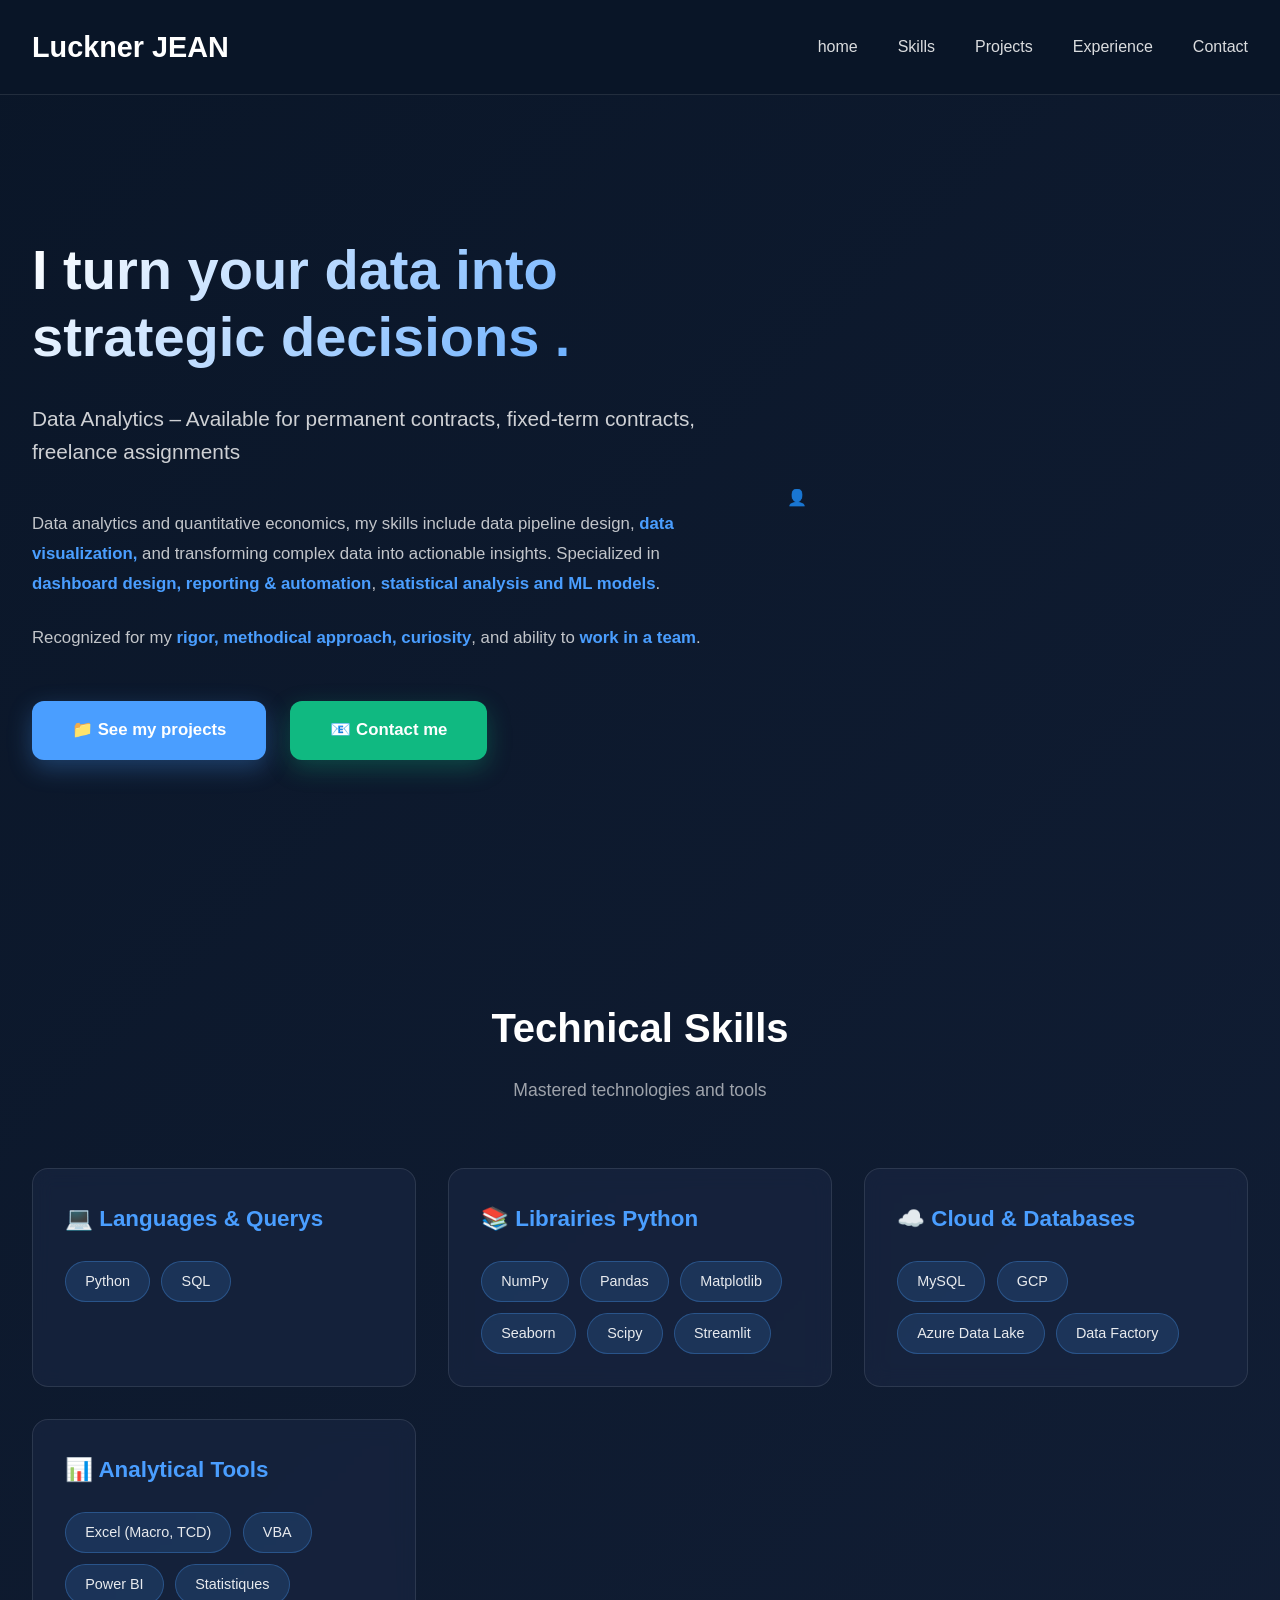
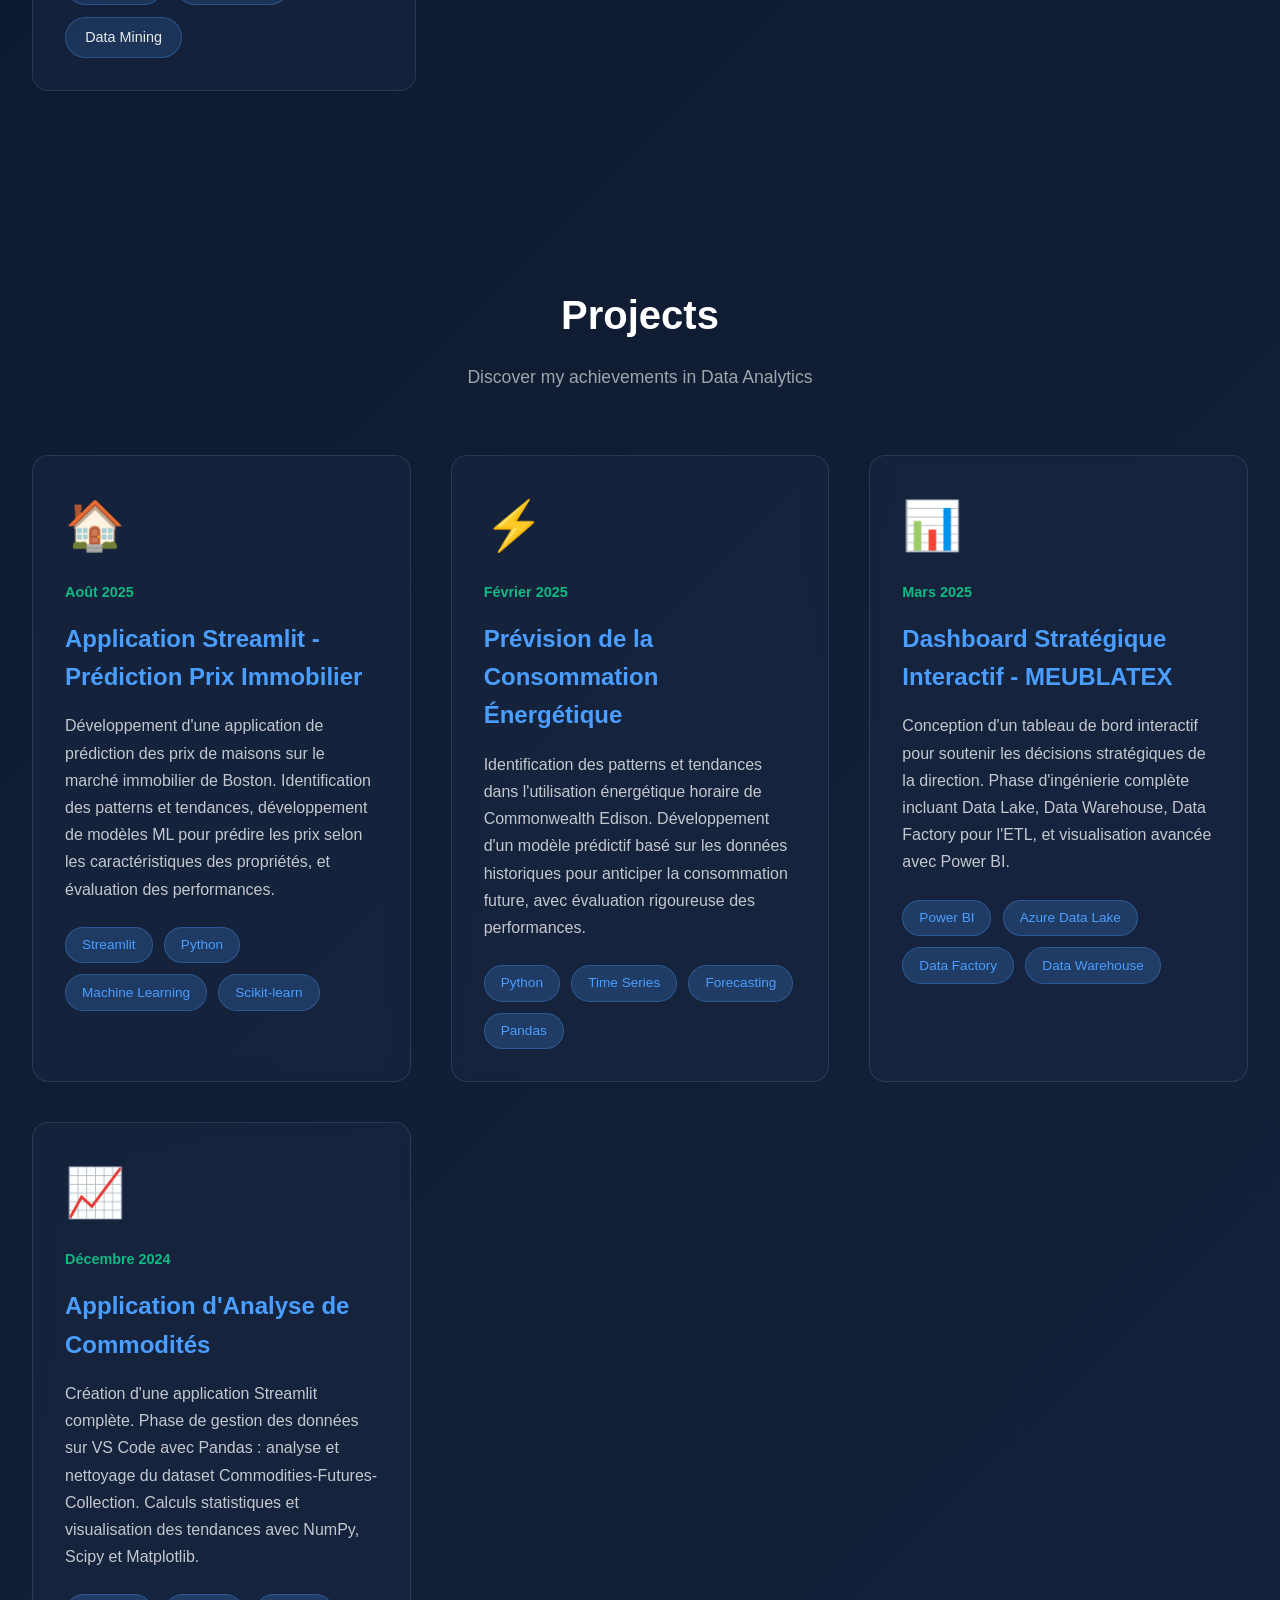
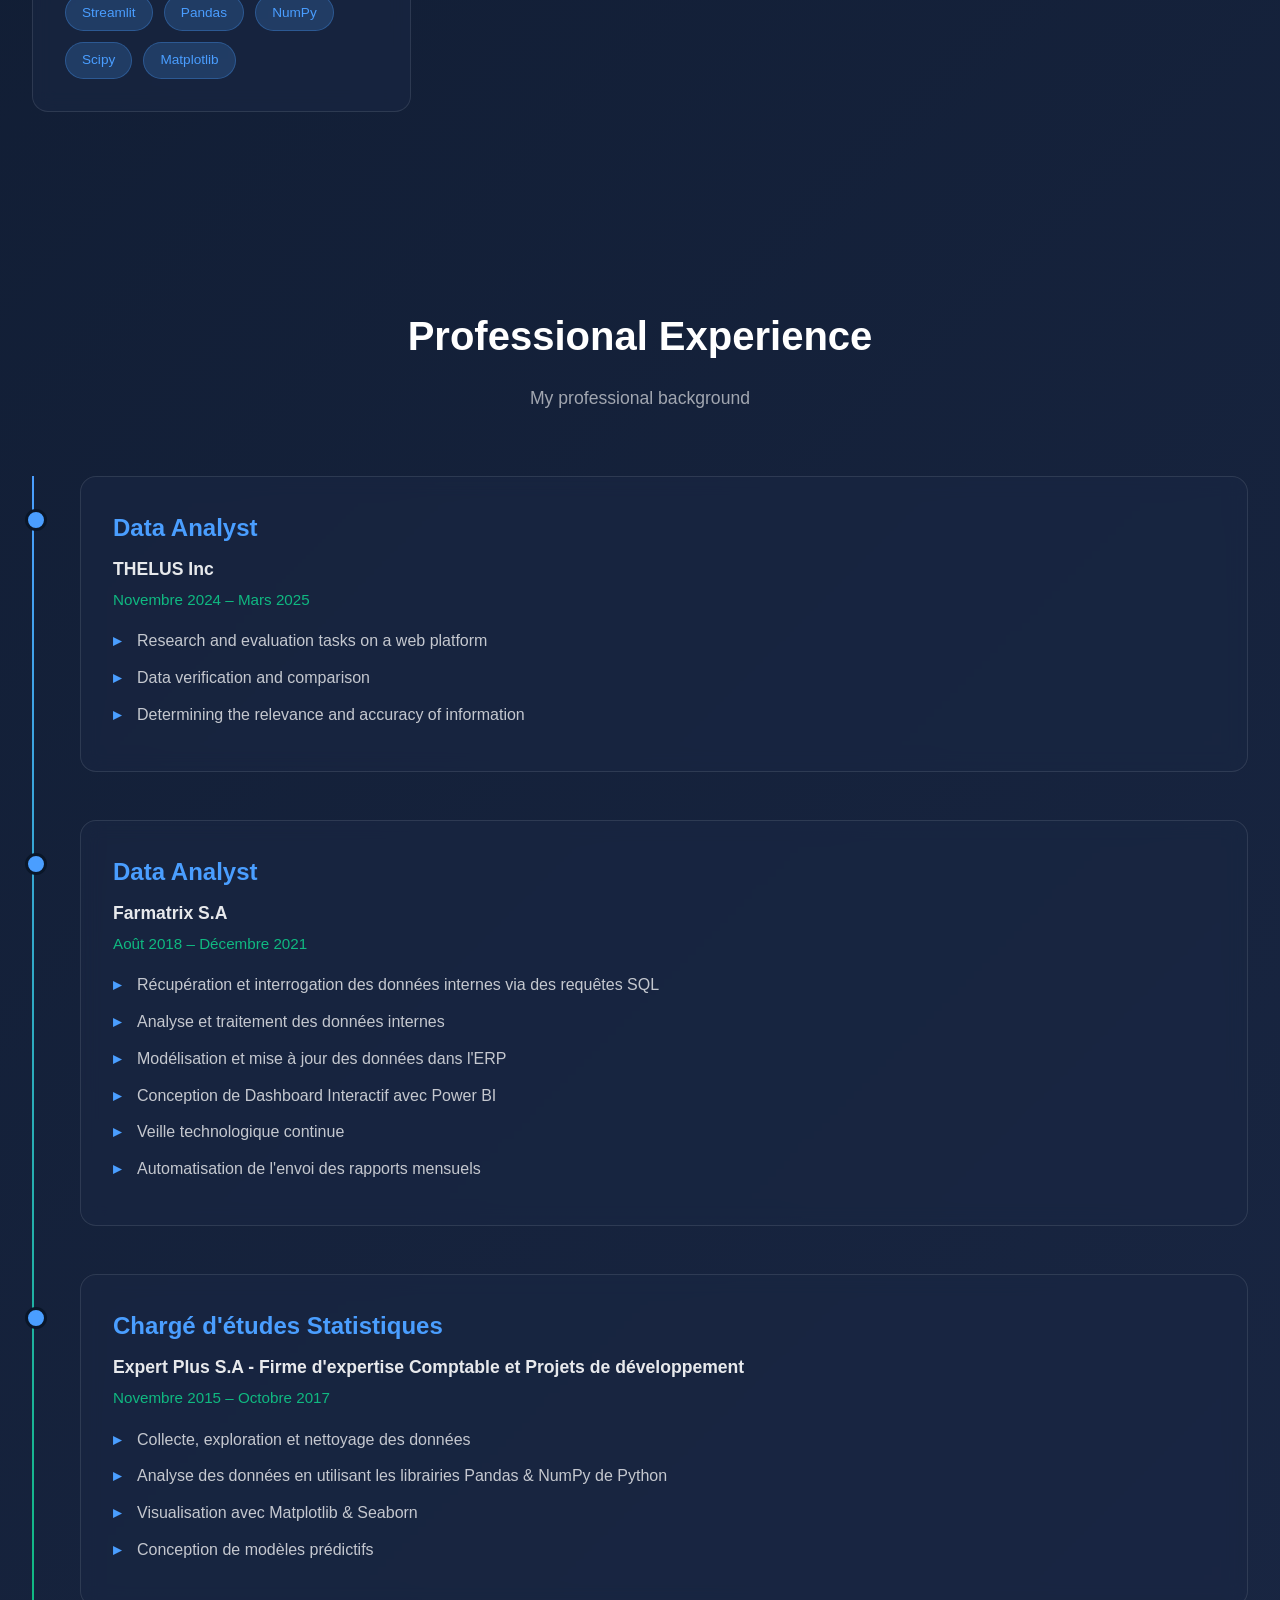
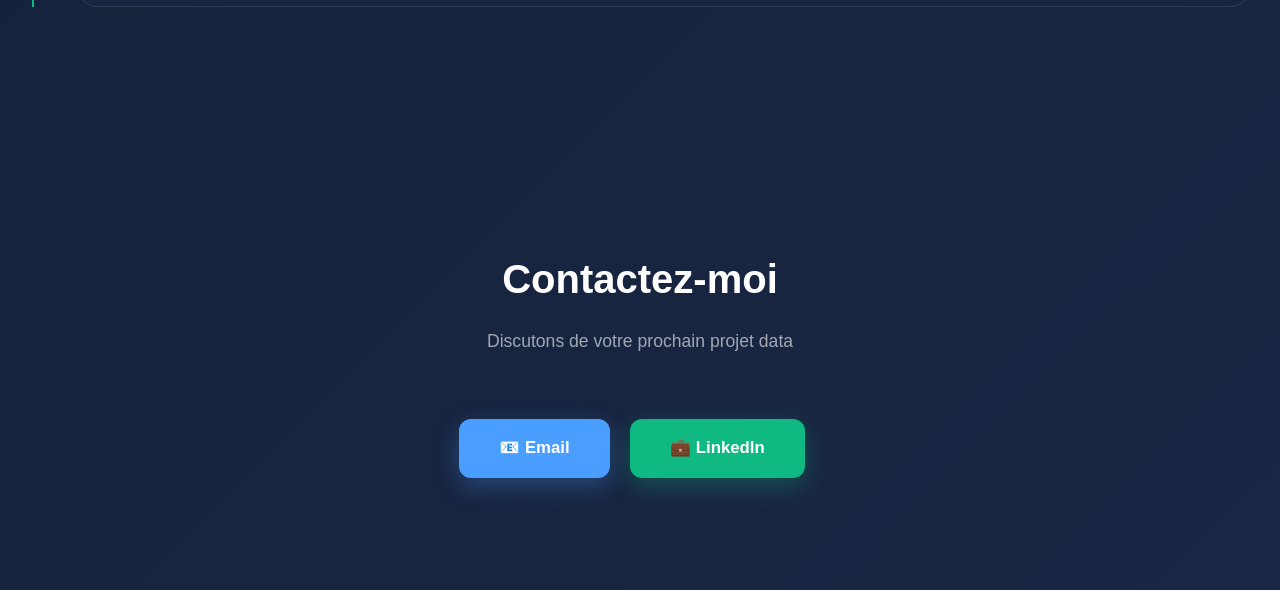
==== commit cf92a715: "Fix class name for profile image div" ====
--- a/index.html
+++ b/index.html
@@ -474,7 +474,7 @@
             </div>
         </div>
 
-        <div class="hero-image">
+        <div class="profile.jpg">
             <div class="profile.jpg">
                 <div class="profile.jpg">
                     👤
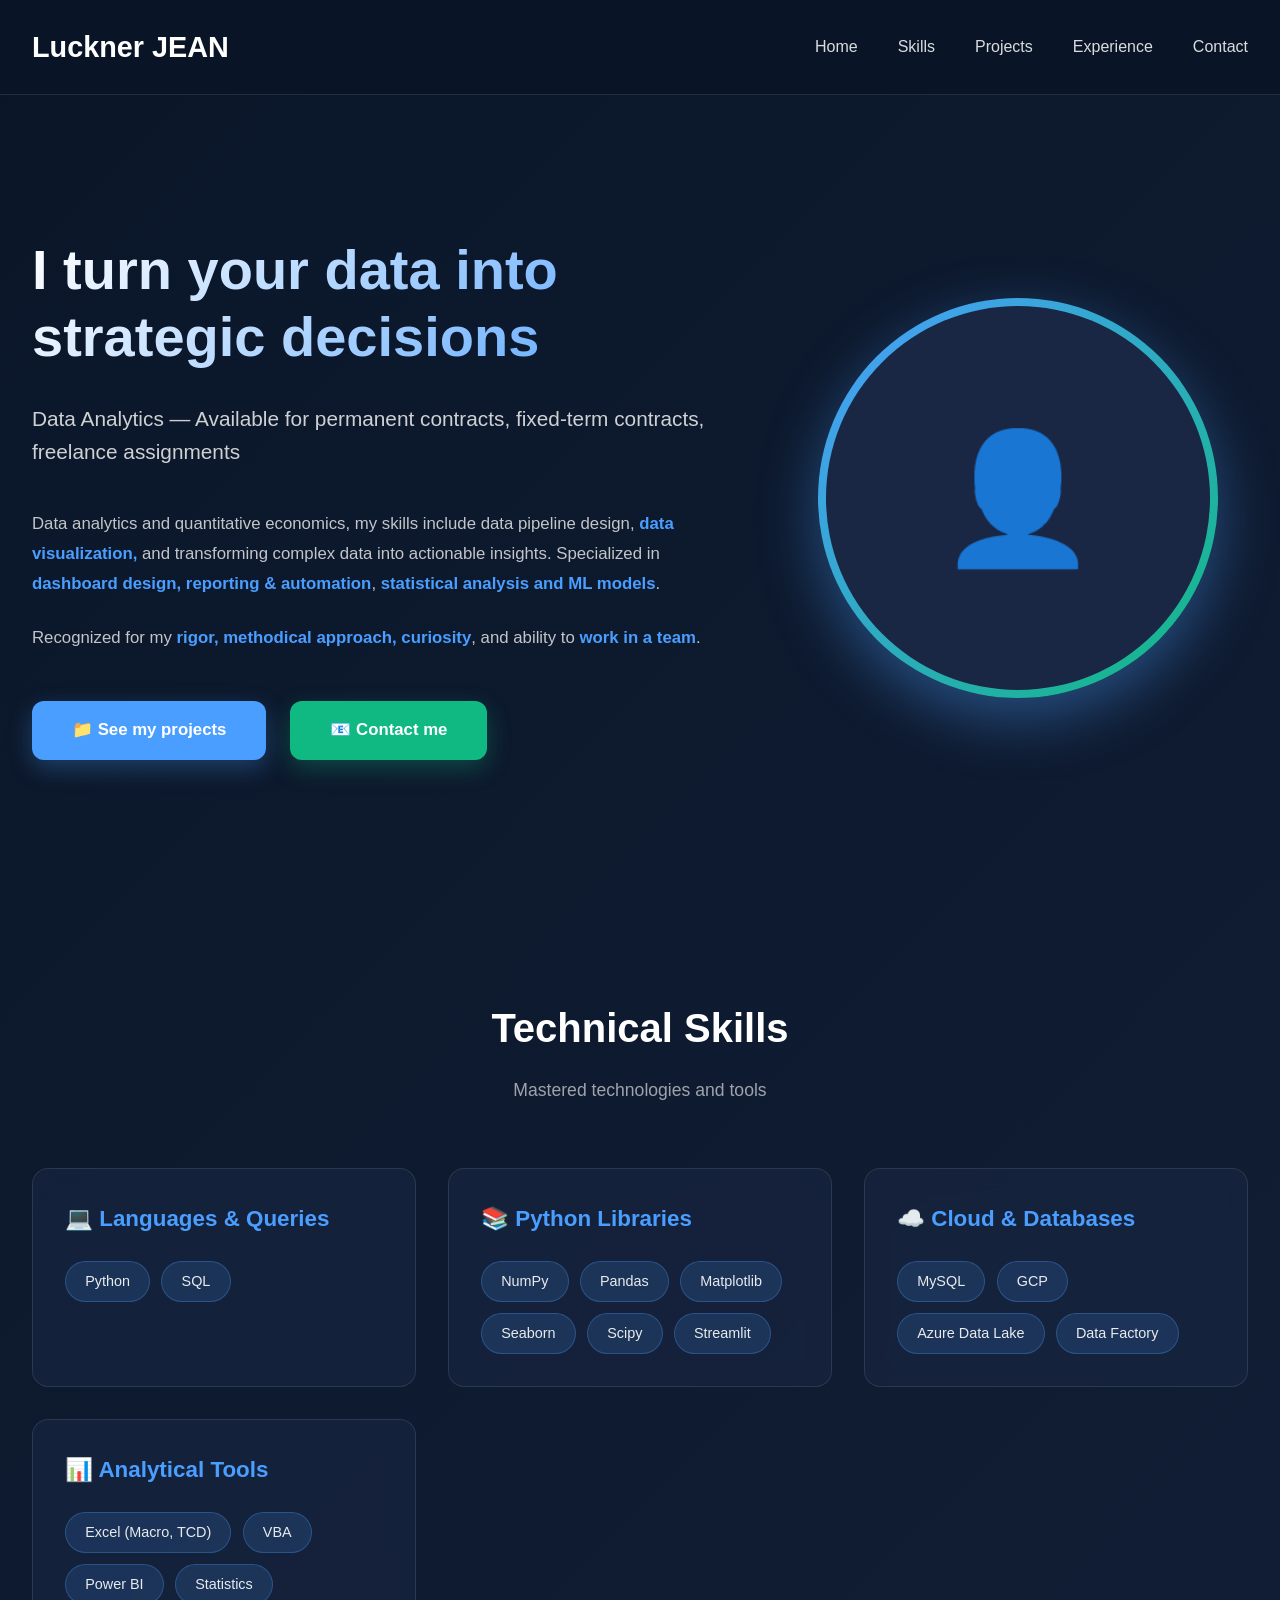
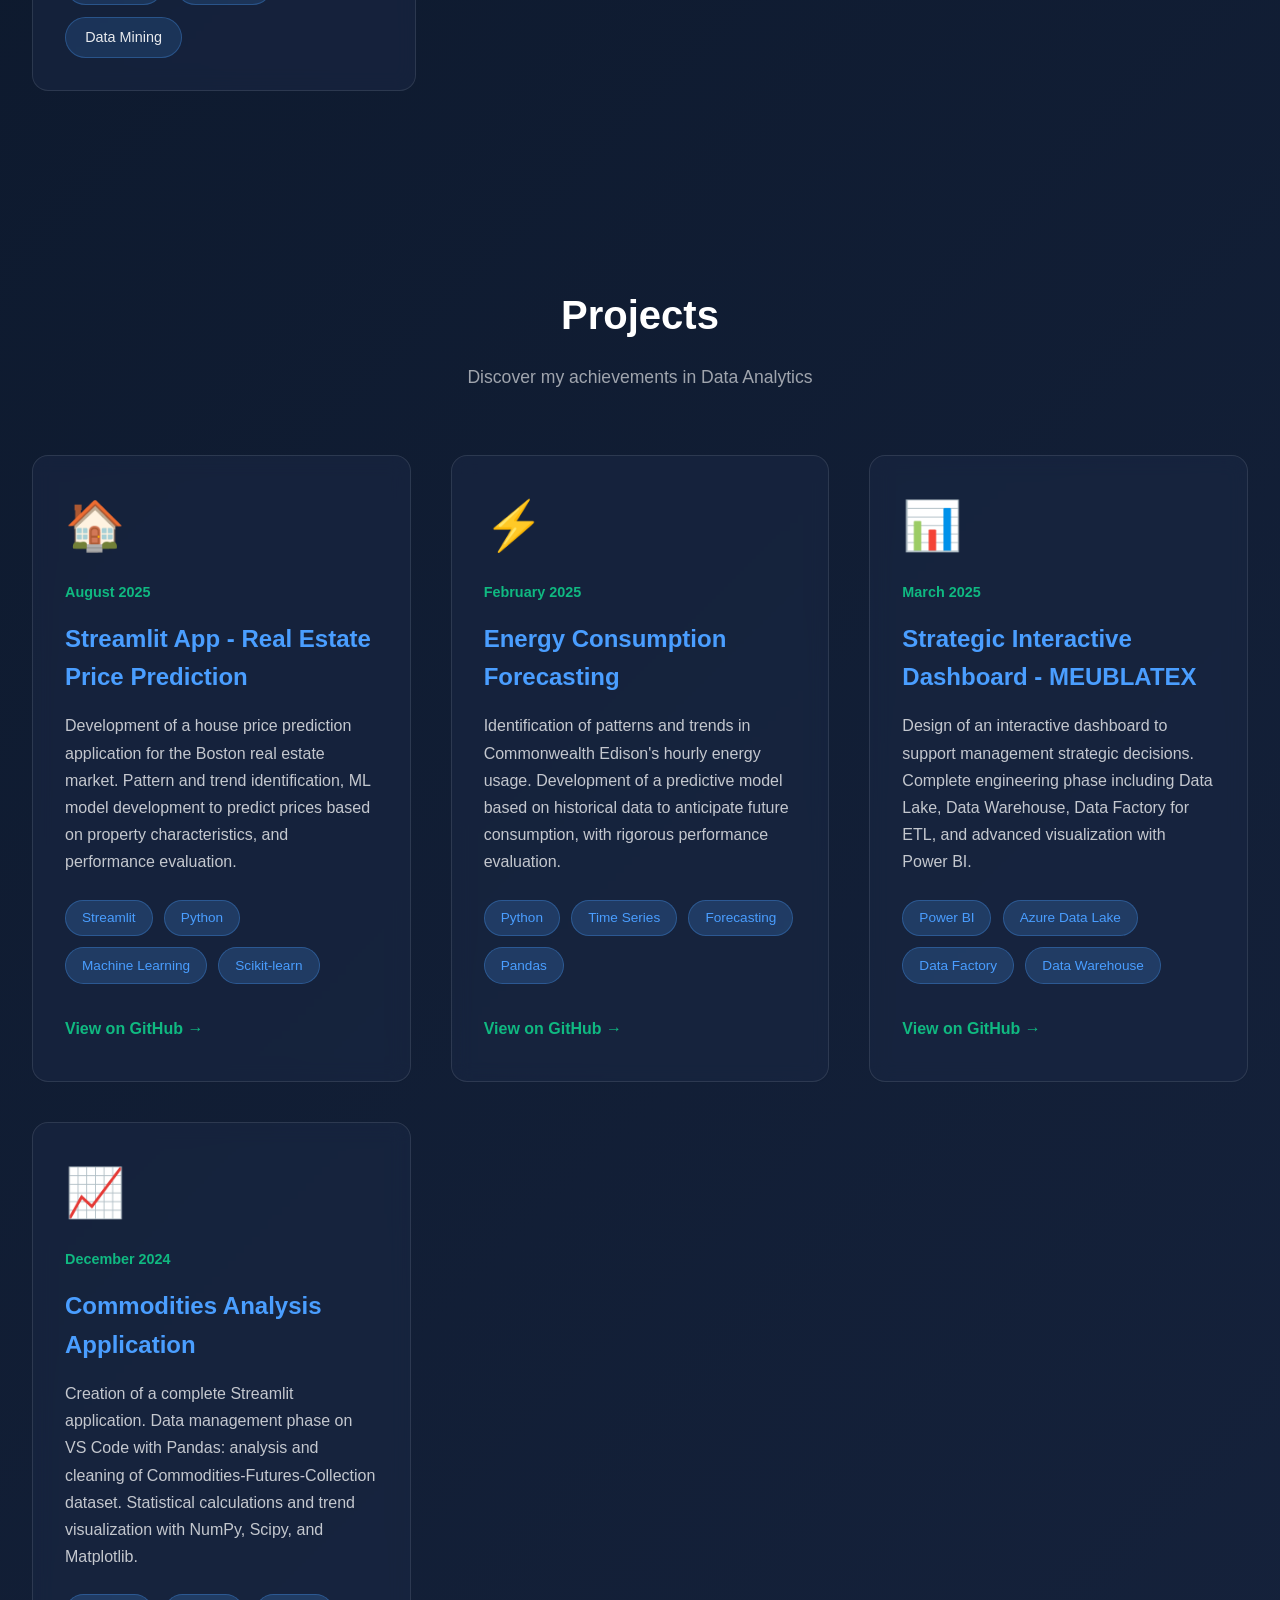
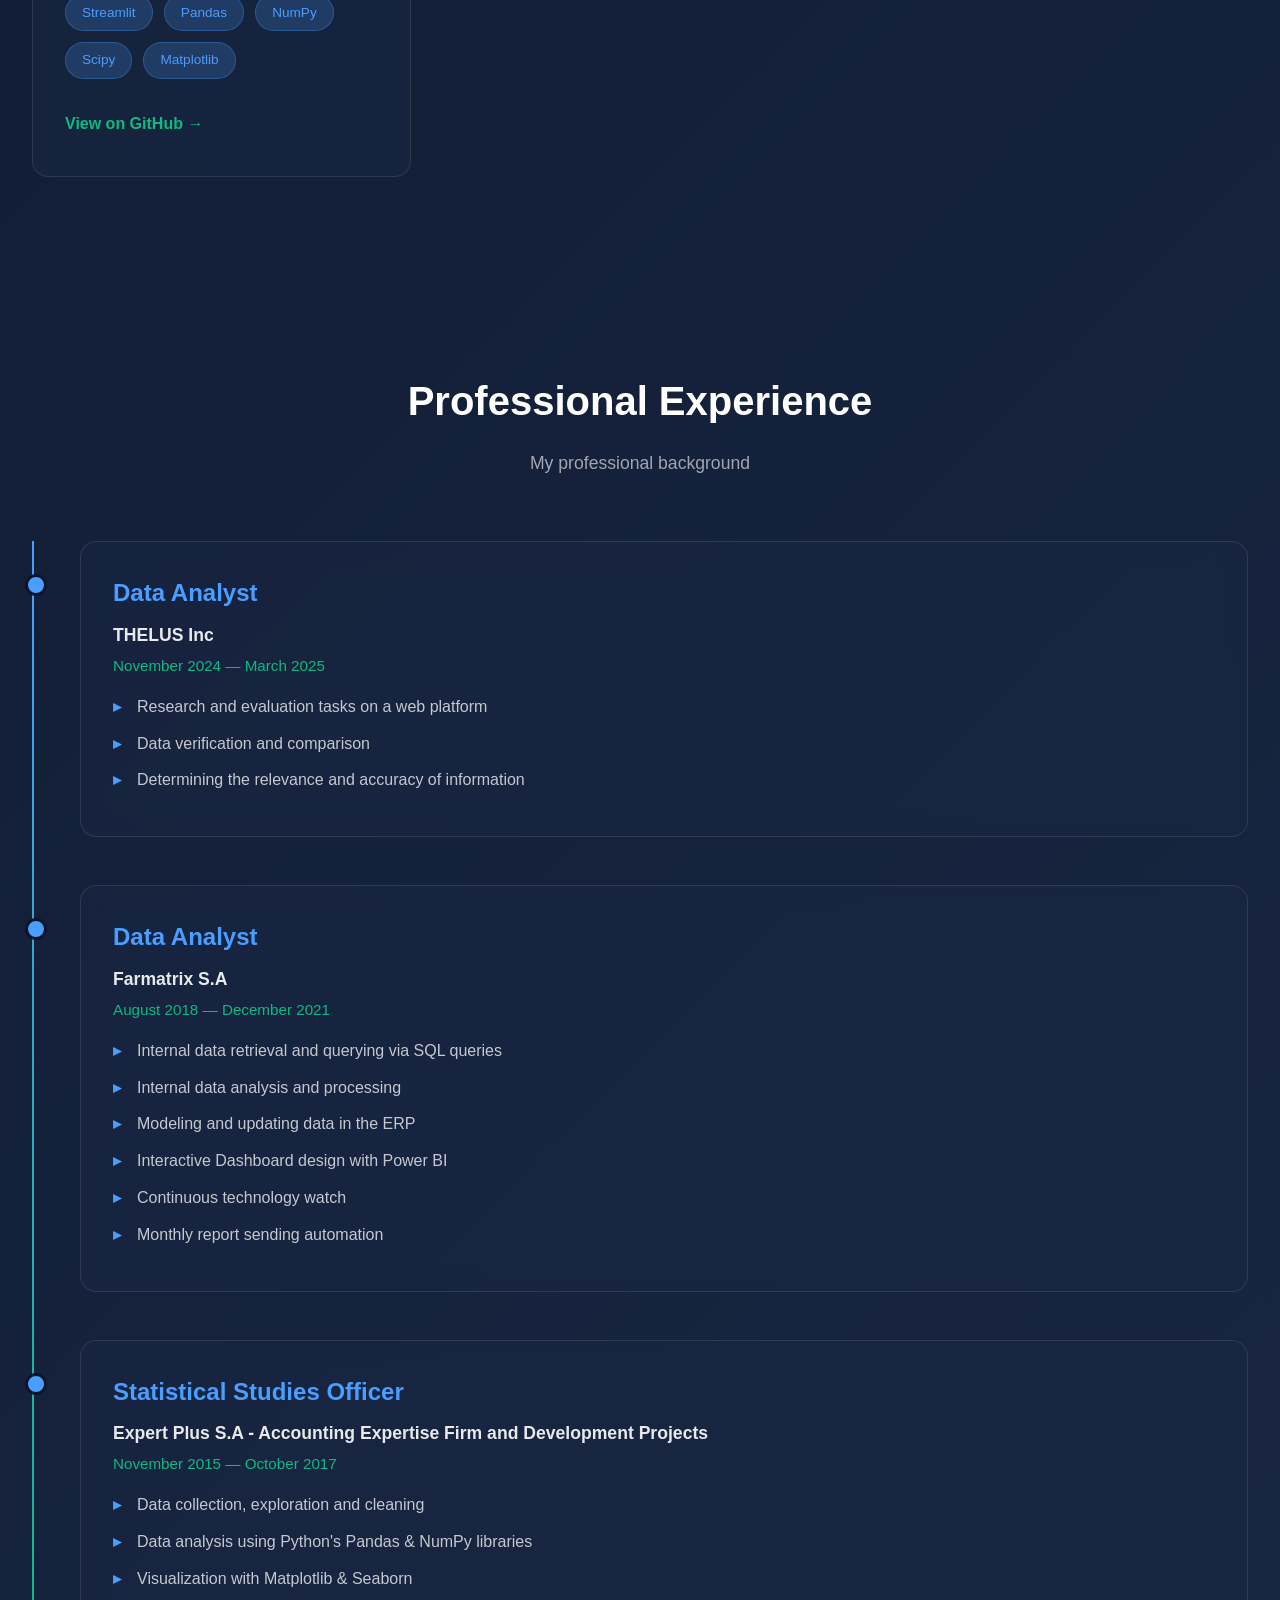
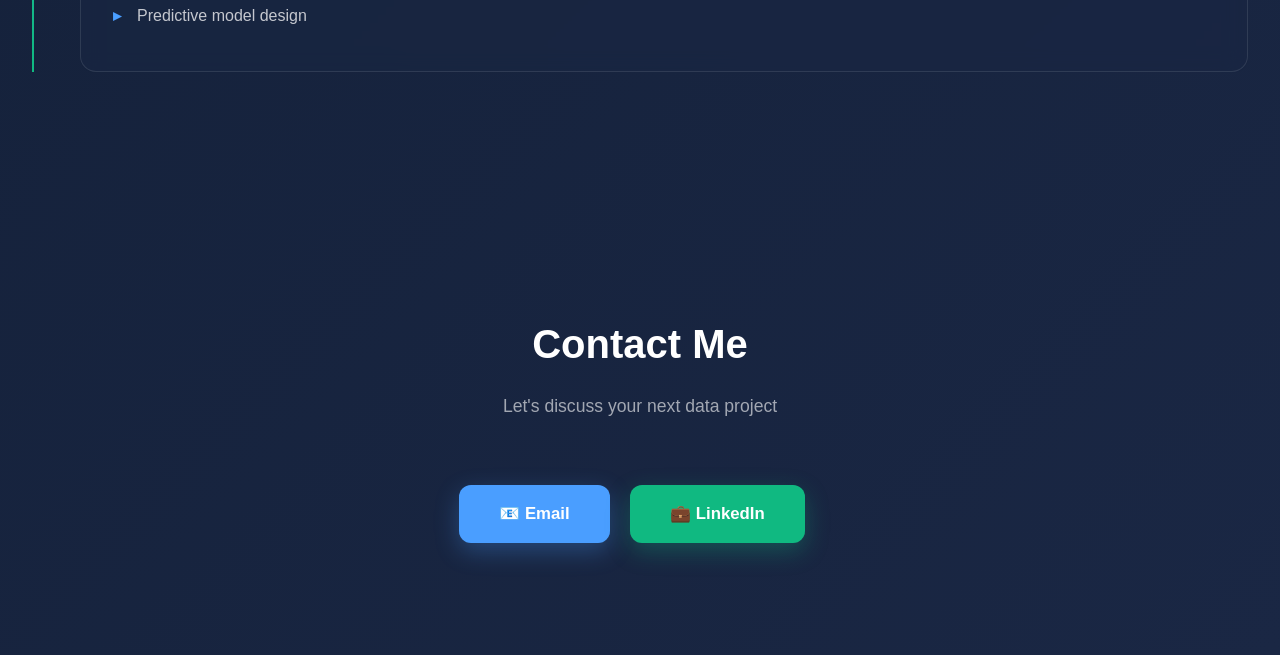
==== commit 41606724: "Add files via upload" ====
--- a/index.html
+++ b/index.html
@@ -174,6 +174,14 @@
             justify-content: center;
             font-size: 8rem;
             overflow: hidden;
+            position: relative;
+        }
+
+        .profile-image img {
+            width: 100%;
+            height: 100%;
+            object-fit: cover;
+            border-radius: 50%;
         }
 
         @keyframes float {
@@ -288,6 +296,7 @@
             display: flex;
             flex-wrap: wrap;
             gap: 0.7rem;
+            margin-bottom: 1.5rem;
         }
 
         .tag {
@@ -297,6 +306,20 @@
             font-size: 0.85rem;
             color: #4a9eff;
             border: 1px solid rgba(74, 158, 255, 0.3);
+        }
+
+        .project-link {
+            display: inline-block;
+            color: #10b981;
+            text-decoration: none;
+            font-weight: 600;
+            transition: all 0.3s;
+            padding: 0.5rem 0;
+        }
+
+        .project-link:hover {
+            color: #4a9eff;
+            transform: translateX(5px);
         }
 
         .experience-timeline {
@@ -441,7 +464,7 @@
         <div class="nav-container">
             <div class="logo">Luckner JEAN</div>
             <ul class="nav-links">
-                <li><a href="#home">home</a></li>
+                <li><a href="#home">Home</a></li>
                 <li><a href="#skills">Skills</a></li>
                 <li><a href="#projects">Projects</a></li>
                 <li><a href="#experience">Experience</a></li>
@@ -450,22 +473,22 @@
         </div>
     </nav>
 
-    <section class="hero" id="accueil">
+    <section class="hero" id="home">
         <div class="hero-content">
-            <h1>I turn your data into strategic decisions .</h1>
+            <h1>I turn your data into strategic decisions</h1>
             
-            <p class="hero-subtitle">Data Analytics – Available for permanent contracts, fixed-term contracts, freelance assignments </p>
+            <p class="hero-subtitle">Data Analytics — Available for permanent contracts, fixed-term contracts, freelance assignments</p>
             
             <p class="hero-description">
-                Data analytics and quantitative economics, my skills include data pipeline design, <strong>data visualization, </strong> and transforming complex data into actionable insights. Specialized in <strong>dashboard design, reporting & automation</strong>, <strong>statistical analysis and ML models</strong>.
-</p>
+                Data analytics and quantitative economics, my skills include data pipeline design, <strong>data visualization,</strong> and transforming complex data into actionable insights. Specialized in <strong>dashboard design, reporting & automation</strong>, <strong>statistical analysis and ML models</strong>.
+            </p>
             
             <p class="hero-description">
                Recognized for my <strong>rigor, methodical approach, curiosity</strong>, and ability to <strong>work in a team</strong>.
             </p>
 
             <div class="cta-buttons">
-                <a href="#projets" class="btn btn-primary">
+                <a href="#projects" class="btn btn-primary">
                     📁 See my projects
                 </a>
                 <a href="#contact" class="btn btn-secondary">
@@ -474,9 +497,13 @@
             </div>
         </div>
 
-        <div class="profile.jpg">
-            <div class="profile.jpg">
-                <div class="profile.jpg">
+        <div class="hero-image">
+            <div class="profile-circle">
+                <div class="profile-image">
+                    <!-- OPTION 1: Si vous avez une photo, décommentez la ligne suivante et mettez le bon nom -->
+                    <!-- <img src="profile.jpg" alt="Luckner JEAN"> -->
+                    
+                    <!-- OPTION 2: Sinon, gardez l'emoji -->
                     👤
                 </div>
             </div>
@@ -489,7 +516,7 @@
         
         <div class="skills-grid">
             <div class="skill-category">
-                <h3>💻 Languages & Querys</h3>
+                <h3>💻 Languages & Queries</h3>
                 <div class="skill-list">
                     <span class="skill-tag">Python</span>
                     <span class="skill-tag">SQL</span>
@@ -497,7 +524,7 @@
             </div>
 
             <div class="skill-category">
-                <h3>📚 Librairies Python</h3>
+                <h3>📚 Python Libraries</h3>
                 <div class="skill-list">
                     <span class="skill-tag">NumPy</span>
                     <span class="skill-tag">Pandas</span>
@@ -524,62 +551,72 @@
                     <span class="skill-tag">Excel (Macro, TCD)</span>
                     <span class="skill-tag">VBA</span>
                     <span class="skill-tag">Power BI</span>
-                    <span class="skill-tag">Statistiques</span>
+                    <span class="skill-tag">Statistics</span>
                     <span class="skill-tag">Data Mining</span>
                 </div>
             </div>
         </div>
     </section>
 
-    <section id="projets">
+    <section id="projects">
         <h2 class="section-title">Projects</h2>
         <p class="section-subtitle">Discover my achievements in Data Analytics</p>
         
         <div class="projects-grid">
+            <!-- PROJET 1 -->
             <div class="project-card">
                 <div class="project-icon">🏠</div>
-                <div class="project-date">Août 2025</div>
-                <h3>Application Streamlit - Prédiction Prix Immobilier</h3>
-                <p>Développement d'une application de prédiction des prix de maisons sur le marché immobilier de Boston. Identification des patterns et tendances, développement de modèles ML pour prédire les prix selon les caractéristiques des propriétés, et évaluation des performances.</p>
+                <div class="project-date">August 2025</div>
+                <h3>Streamlit App - Real Estate Price Prediction</h3>
+                <p>Development of a house price prediction application for the Boston real estate market. Pattern and trend identification, ML model development to predict prices based on property characteristics, and performance evaluation.</p>
                 <div class="project-tags">
                     <span class="tag">Streamlit</span>
                     <span class="tag">Python</span>
                     <span class="tag">Machine Learning</span>
                     <span class="tag">Scikit-learn</span>
                 </div>
-            </div>
-
+                <!-- CHANGEZ CETTE URL par votre lien GitHub ou Streamlit -->
+                <a href="https://github.com/lucknerjean/boston-housing-prediction" class="project-link" target="_blank">View on GitHub →</a>
+            </div>
+
+            <!-- PROJET 2 -->
             <div class="project-card">
                 <div class="project-icon">⚡</div>
-                <div class="project-date">Février 2025</div>
-                <h3>Prévision de la Consommation Énergétique</h3>
-                <p>Identification des patterns et tendances dans l'utilisation énergétique horaire de Commonwealth Edison. Développement d'un modèle prédictif basé sur les données historiques pour anticiper la consommation future, avec évaluation rigoureuse des performances.</p>
+                <div class="project-date">February 2025</div>
+                <h3>Energy Consumption Forecasting</h3>
+                <p>Identification of patterns and trends in Commonwealth Edison's hourly energy usage. Development of a predictive model based on historical data to anticipate future consumption, with rigorous performance evaluation.</p>
                 <div class="project-tags">
                     <span class="tag">Python</span>
                     <span class="tag">Time Series</span>
                     <span class="tag">Forecasting</span>
                     <span class="tag">Pandas</span>
                 </div>
-            </div>
-
+                <!-- CHANGEZ CETTE URL -->
+                <a href="https://github.com/lucknerjean/energy-forecasting" class="project-link" target="_blank">View on GitHub →</a>
+            </div>
+
+            <!-- PROJET 3 -->
             <div class="project-card">
                 <div class="project-icon">📊</div>
-                <div class="project-date">Mars 2025</div>
-                <h3>Dashboard Stratégique Interactif - MEUBLATEX</h3>
-                <p>Conception d'un tableau de bord interactif pour soutenir les décisions stratégiques de la direction. Phase d'ingénierie complète incluant Data Lake, Data Warehouse, Data Factory pour l'ETL, et visualisation avancée avec Power BI.</p>
+                <div class="project-date">March 2025</div>
+                <h3>Strategic Interactive Dashboard - MEUBLATEX</h3>
+                <p>Design of an interactive dashboard to support management strategic decisions. Complete engineering phase including Data Lake, Data Warehouse, Data Factory for ETL, and advanced visualization with Power BI.</p>
                 <div class="project-tags">
                     <span class="tag">Power BI</span>
                     <span class="tag">Azure Data Lake</span>
                     <span class="tag">Data Factory</span>
                     <span class="tag">Data Warehouse</span>
                 </div>
-            </div>
-
+                <!-- CHANGEZ CETTE URL -->
+                <a href="https://github.com/lucknerjean/meublatex-dashboard" class="project-link" target="_blank">View on GitHub →</a>
+            </div>
+
+            <!-- PROJET 4 -->
             <div class="project-card">
                 <div class="project-icon">📈</div>
-                <div class="project-date">Décembre 2024</div>
-                <h3>Application d'Analyse de Commodités</h3>
-                <p>Création d'une application Streamlit complète. Phase de gestion des données sur VS Code avec Pandas : analyse et nettoyage du dataset Commodities-Futures-Collection. Calculs statistiques et visualisation des tendances avec NumPy, Scipy et Matplotlib.</p>
+                <div class="project-date">December 2024</div>
+                <h3>Commodities Analysis Application</h3>
+                <p>Creation of a complete Streamlit application. Data management phase on VS Code with Pandas: analysis and cleaning of Commodities-Futures-Collection dataset. Statistical calculations and trend visualization with NumPy, Scipy, and Matplotlib.</p>
                 <div class="project-tags">
                     <span class="tag">Streamlit</span>
                     <span class="tag">Pandas</span>
@@ -587,6 +624,8 @@
                     <span class="tag">Scipy</span>
                     <span class="tag">Matplotlib</span>
                 </div>
+                <!-- CHANGEZ CETTE URL -->
+                <a href="https://github.com/lucknerjean/commodities-analysis" class="project-link" target="_blank">View on GitHub →</a>
             </div>
         </div>
     </section>
@@ -600,7 +639,7 @@
                 <div class="experience-header">
                     <h3 class="experience-title">Data Analyst</h3>
                     <p class="experience-company">THELUS Inc</p>
-                    <p class="experience-date">Novembre 2024 – Mars 2025</p>
+                    <p class="experience-date">November 2024 — March 2025</p>
                 </div>
                 <ul class="experience-tasks">
                     <li>Research and evaluation tasks on a web platform</li>
@@ -613,40 +652,40 @@
                 <div class="experience-header">
                     <h3 class="experience-title">Data Analyst</h3>
                     <p class="experience-company">Farmatrix S.A</p>
-                    <p class="experience-date">Août 2018 – Décembre 2021</p>
+                    <p class="experience-date">August 2018 — December 2021</p>
                 </div>
                 <ul class="experience-tasks">
-                    <li>Récupération et interrogation des données internes via des requêtes SQL</li>
-                    <li>Analyse et traitement des données internes</li>
-                    <li>Modélisation et mise à jour des données dans l'ERP</li>
-                    <li>Conception de Dashboard Interactif avec Power BI</li>
-                    <li>Veille technologique continue</li>
-                    <li>Automatisation de l'envoi des rapports mensuels</li>
+                    <li>Internal data retrieval and querying via SQL queries</li>
+                    <li>Internal data analysis and processing</li>
+                    <li>Modeling and updating data in the ERP</li>
+                    <li>Interactive Dashboard design with Power BI</li>
+                    <li>Continuous technology watch</li>
+                    <li>Monthly report sending automation</li>
                 </ul>
             </div>
 
             <div class="experience-item">
                 <div class="experience-header">
-                    <h3 class="experience-title">Chargé d'études Statistiques</h3>
-                    <p class="experience-company">Expert Plus S.A - Firme d'expertise Comptable et Projets de développement</p>
-                    <p class="experience-date">Novembre 2015 – Octobre 2017</p>
+                    <h3 class="experience-title">Statistical Studies Officer</h3>
+                    <p class="experience-company">Expert Plus S.A - Accounting Expertise Firm and Development Projects</p>
+                    <p class="experience-date">November 2015 — October 2017</p>
                 </div>
                 <ul class="experience-tasks">
-                    <li>Collecte, exploration et nettoyage des données</li>
-                    <li>Analyse des données en utilisant les librairies Pandas & NumPy de Python</li>
-                    <li>Visualisation avec Matplotlib & Seaborn</li>
-                    <li>Conception de modèles prédictifs</li>
+                    <li>Data collection, exploration and cleaning</li>
+                    <li>Data analysis using Python's Pandas & NumPy libraries</li>
+                    <li>Visualization with Matplotlib & Seaborn</li>
+                    <li>Predictive model design</li>
                 </ul>
             </div>
         </div>
     </section>
 
     <section id="contact" style="text-align: center;">
-        <h2 class="section-title">Contactez-moi</h2>
-        <p class="section-subtitle">Discutons de votre prochain projet data</p>
+        <h2 class="section-title">Contact Me</h2>
+        <p class="section-subtitle">Let's discuss your next data project</p>
         
         <div style="margin-top: 3rem;">
-            <a href="luckner.ljean@gmail.com" class="btn btn-primary" style="margin: 0 1rem 1rem 0;">
+            <a href="mailto:luckner.ljean@gmail.com" class="btn btn-primary" style="margin: 0 1rem 1rem 0;">
                 📧 Email
             </a>
             <a href="https://www.linkedin.com/in/luckner-jean-285051152/" class="btn btn-secondary" style="margin: 0 1rem 1rem 0;" target="_blank">
@@ -667,4 +706,4 @@
         });
     </script>
 </body>
-</html>
+</html>
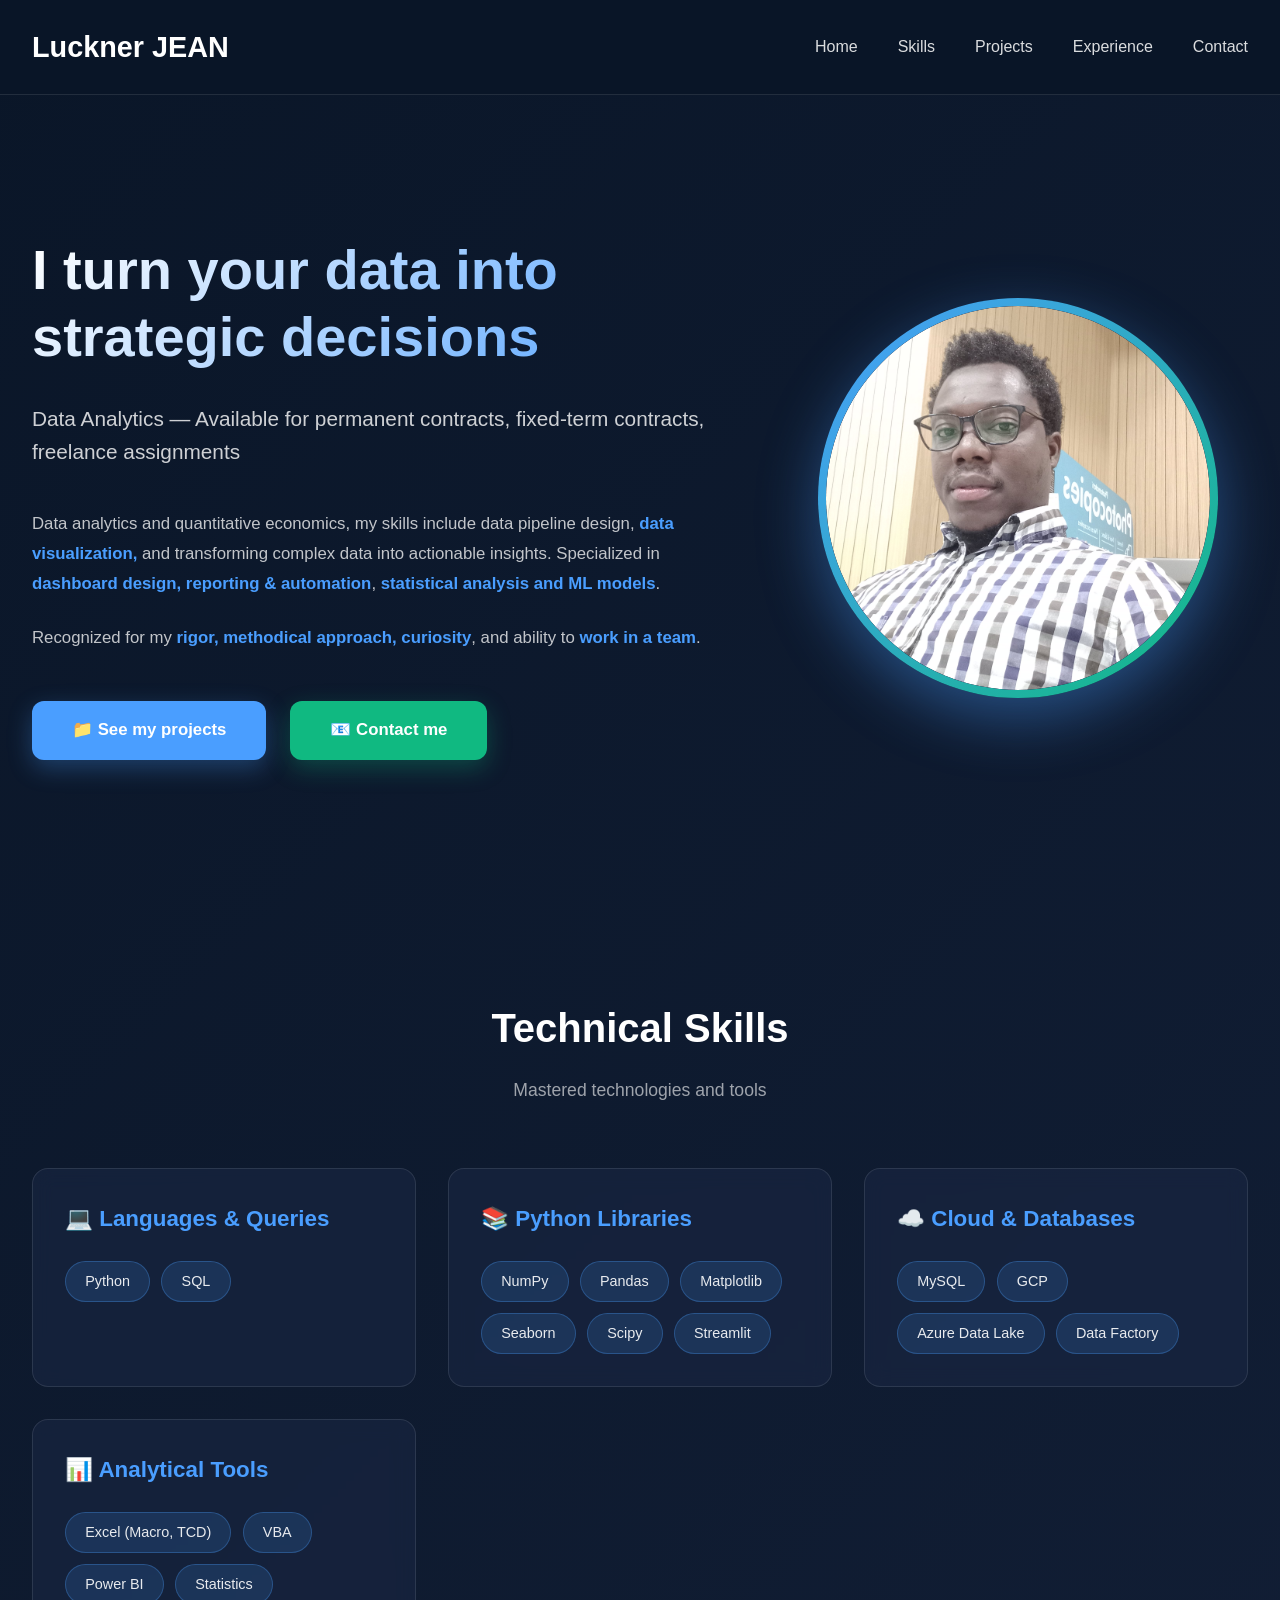
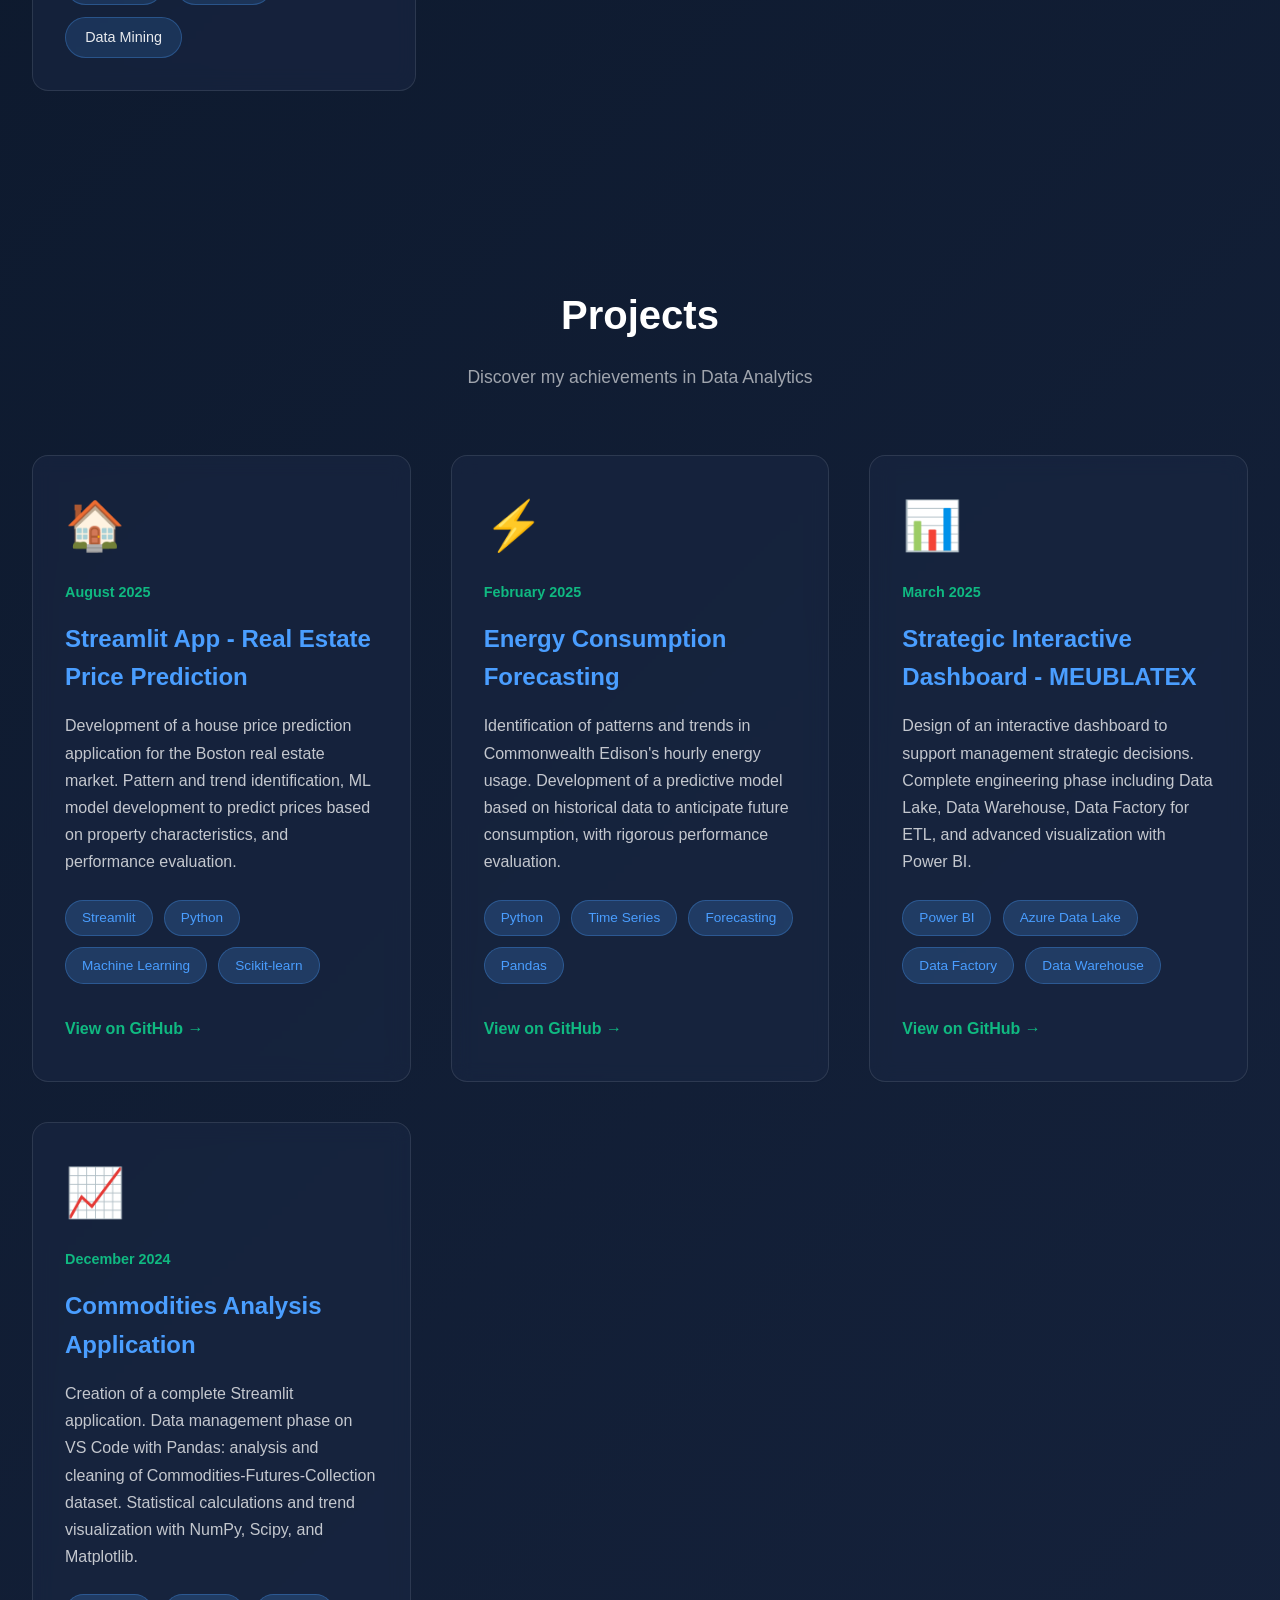
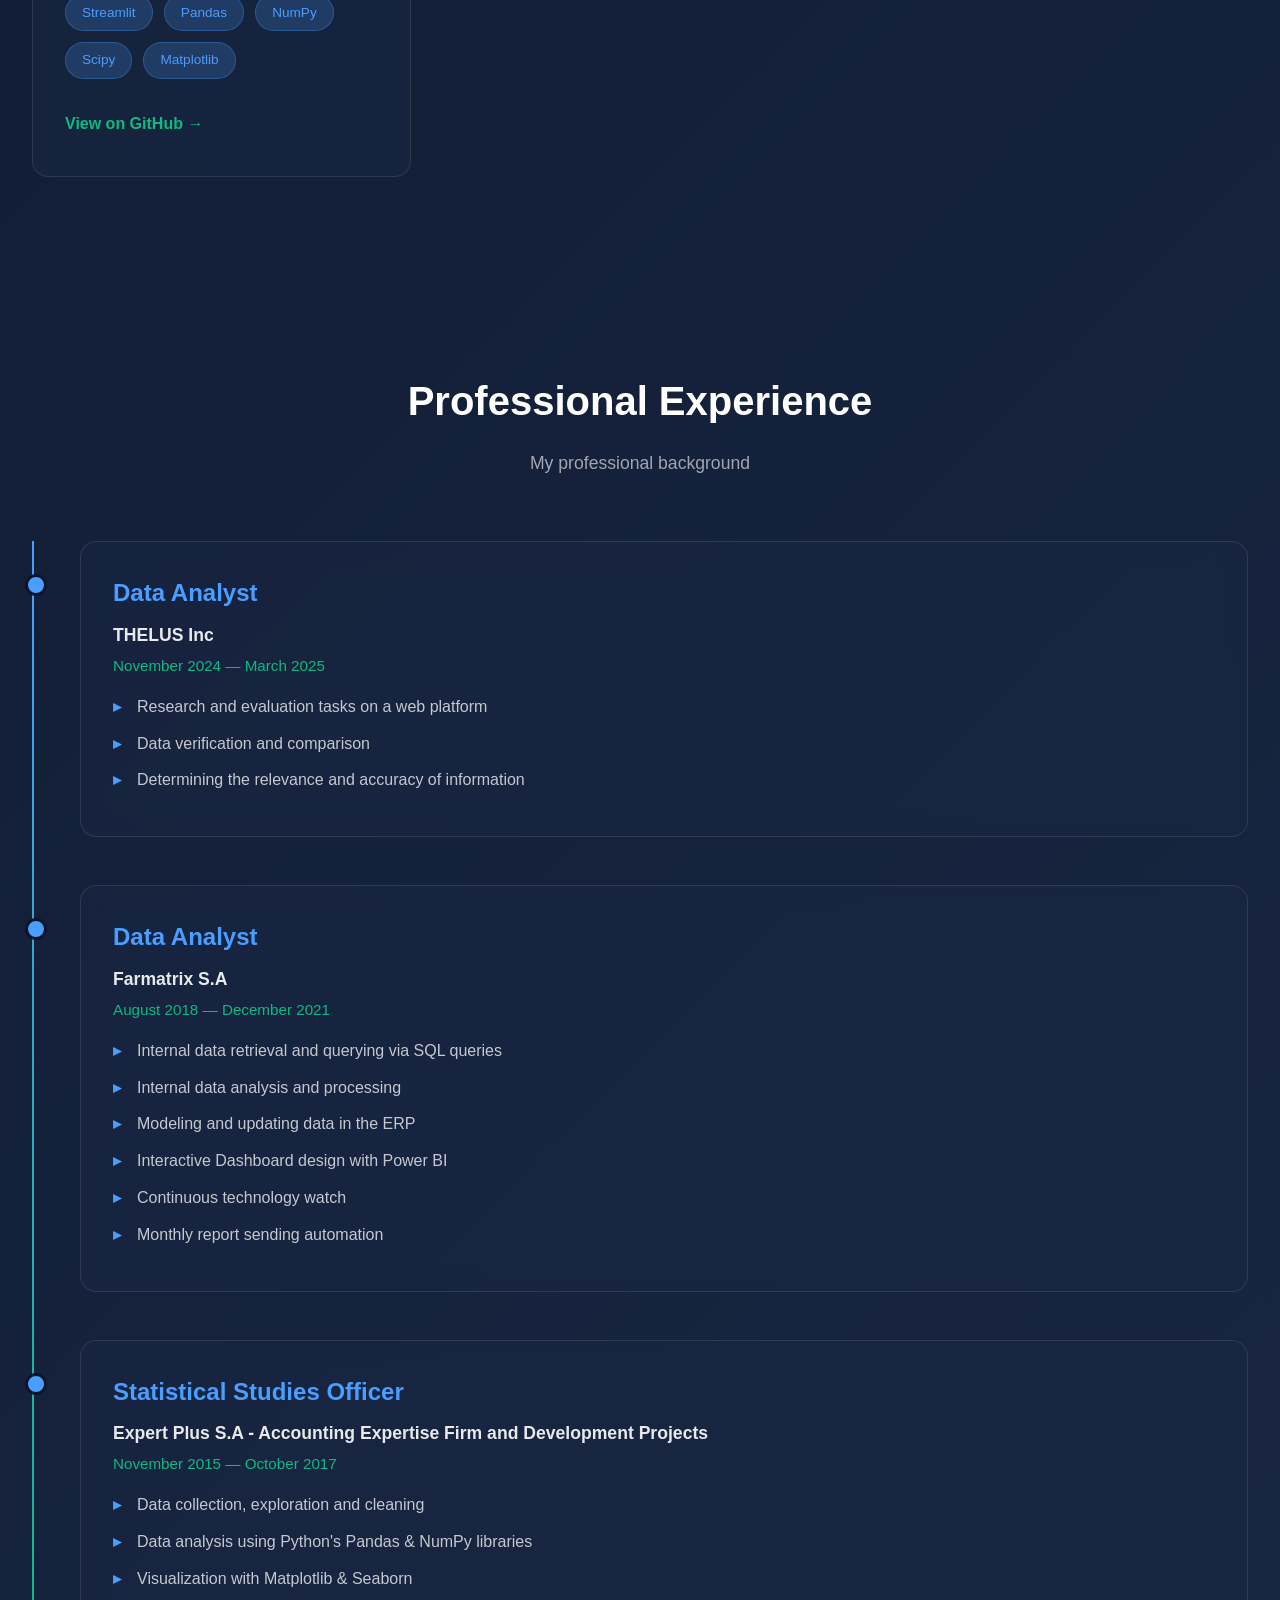
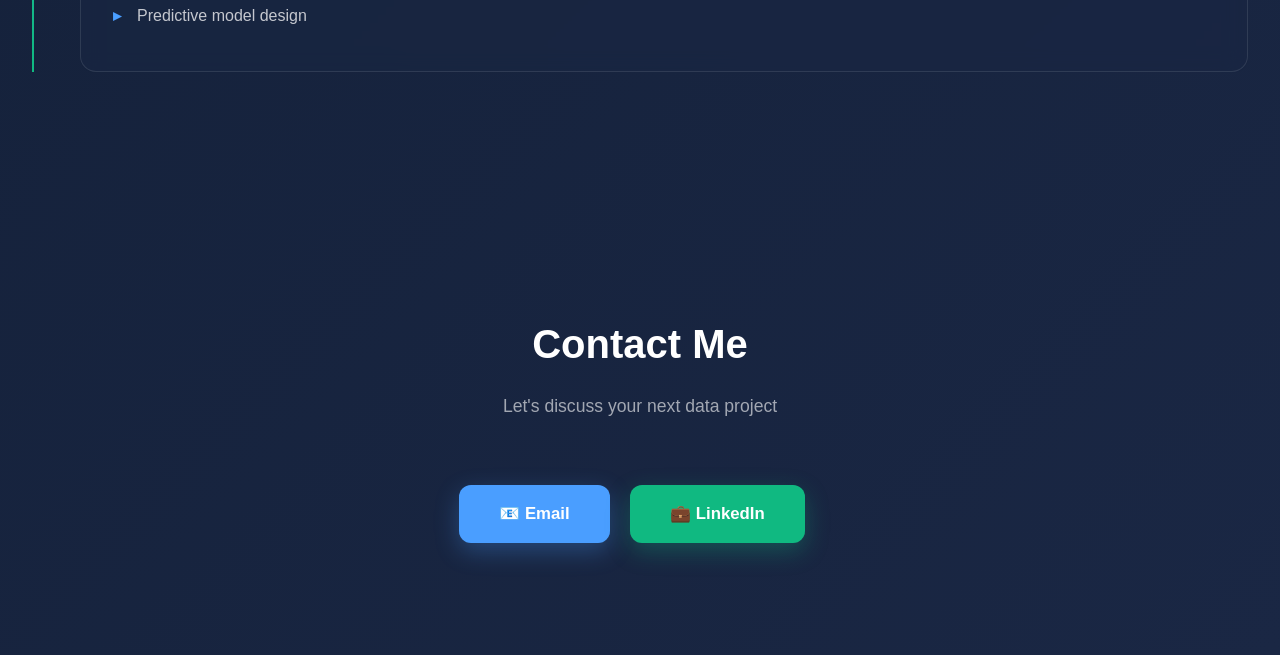
==== commit c963ce10: "Enable profile image display in index.html Uncommented the image tag for the profile picture." ====
--- a/index.html
+++ b/index.html
@@ -500,11 +500,7 @@
         <div class="hero-image">
             <div class="profile-circle">
                 <div class="profile-image">
-                    <!-- OPTION 1: Si vous avez une photo, décommentez la ligne suivante et mettez le bon nom -->
-                    <!-- <img src="profile.jpg" alt="Luckner JEAN"> -->
-                    
-                    <!-- OPTION 2: Sinon, gardez l'emoji -->
-                    👤
+                    <img src="profile.jpg" alt="Luckner JEAN">
                 </div>
             </div>
         </div>
@@ -576,7 +572,7 @@
                     <span class="tag">Scikit-learn</span>
                 </div>
                 <!-- CHANGEZ CETTE URL par votre lien GitHub ou Streamlit -->
-                <a href="https://github.com/lucknerjean/boston-housing-prediction" class="project-link" target="_blank">View on GitHub →</a>
+                <a href="https://github.com/JL-D24/Streamlit-Application-Forecast" class="project-link" target="_blank">View on GitHub →</a>
             </div>
 
             <!-- PROJET 2 -->
@@ -592,7 +588,7 @@
                     <span class="tag">Pandas</span>
                 </div>
                 <!-- CHANGEZ CETTE URL -->
-                <a href="https://github.com/lucknerjean/energy-forecasting" class="project-link" target="_blank">View on GitHub →</a>
+                <a href="https://github.com/JL-D24/ML-Energy-Consumption-Forecasting-" class="project-link" target="_blank">View on GitHub →</a>
             </div>
 
             <!-- PROJET 3 -->
@@ -608,7 +604,7 @@
                     <span class="tag">Data Warehouse</span>
                 </div>
                 <!-- CHANGEZ CETTE URL -->
-                <a href="https://github.com/lucknerjean/meublatex-dashboard" class="project-link" target="_blank">View on GitHub →</a>
+                <a href="https://github.com/JL-D24/Dashbord-Financial-Analyst" class="project-link" target="_blank">View on GitHub →</a>
             </div>
 
             <!-- PROJET 4 -->
@@ -625,7 +621,7 @@
                     <span class="tag">Matplotlib</span>
                 </div>
                 <!-- CHANGEZ CETTE URL -->
-                <a href="https://github.com/lucknerjean/commodities-analysis" class="project-link" target="_blank">View on GitHub →</a>
+                <a href="https://github.com/JL-D24/Streamlit-Application-Project" class="project-link" target="_blank">View on GitHub →</a>
             </div>
         </div>
     </section>
@@ -706,4 +702,4 @@
         });
     </script>
 </body>
-</html>+</html>
